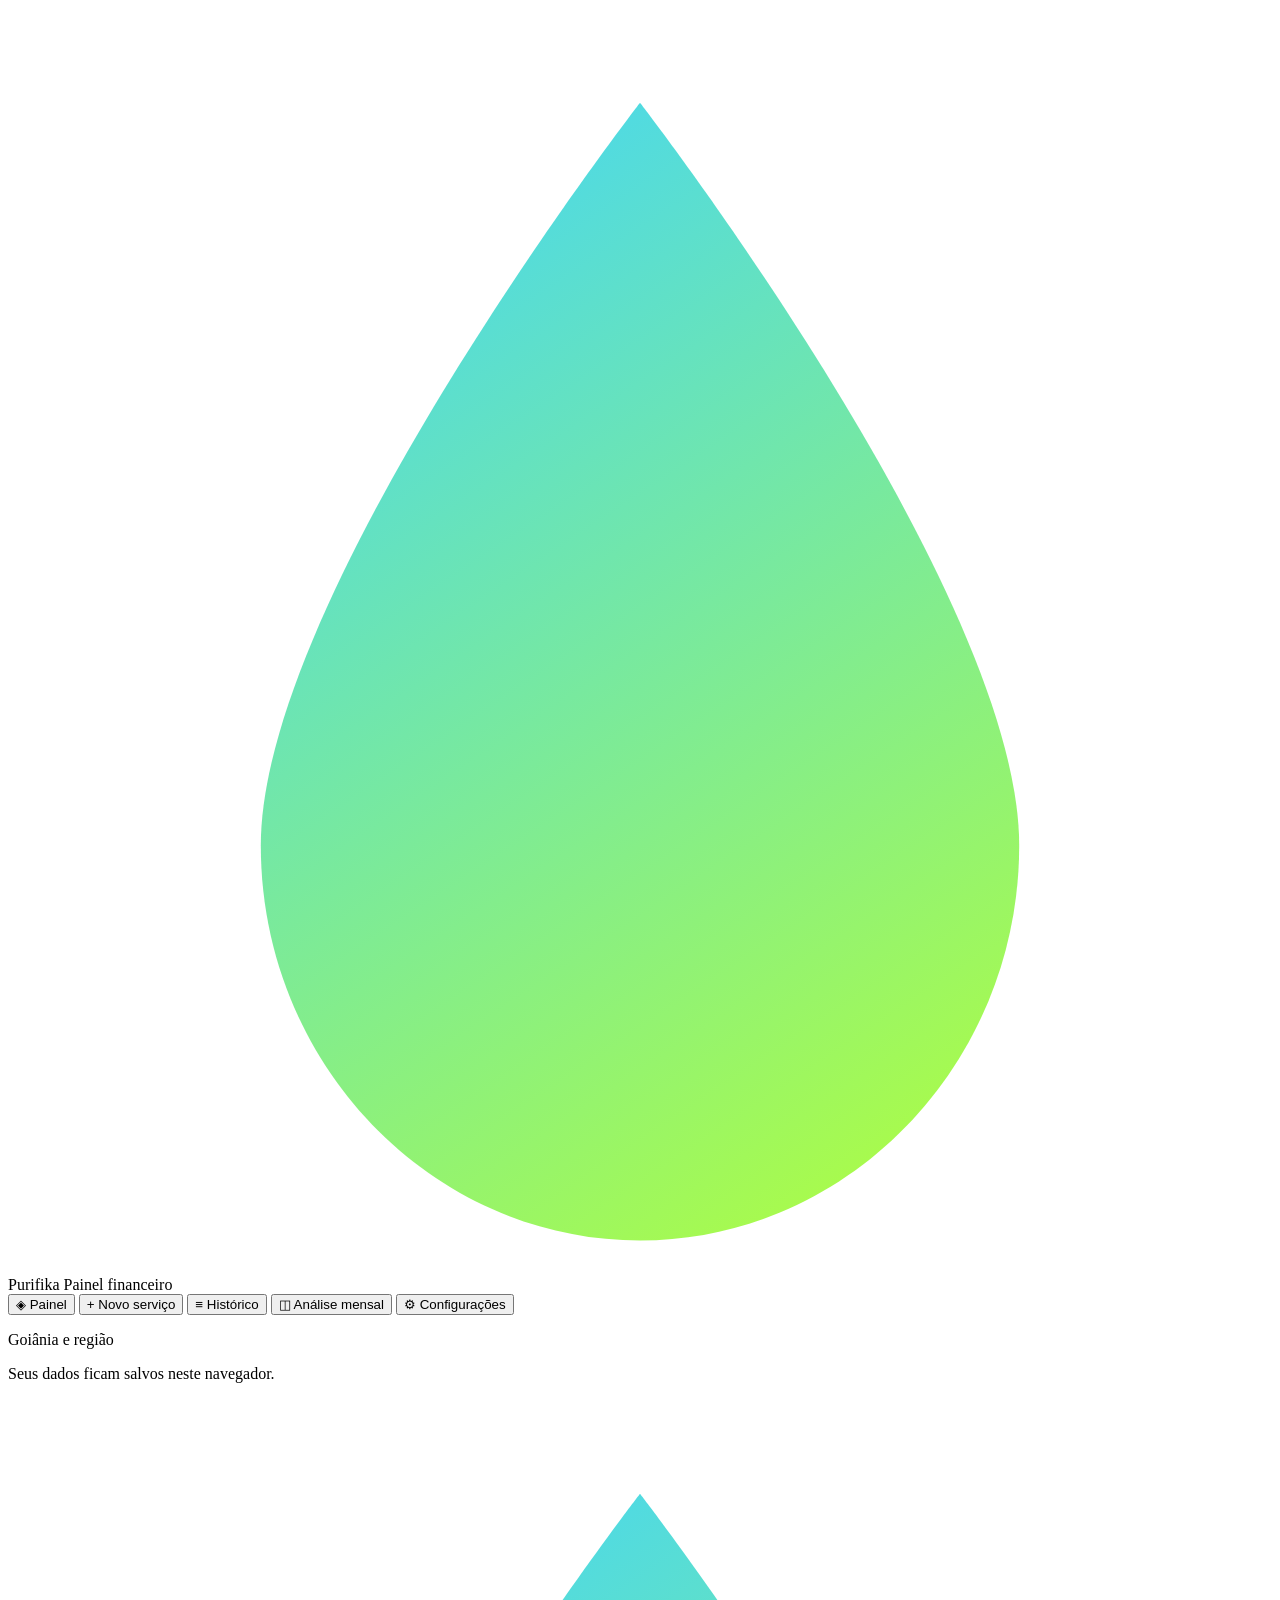
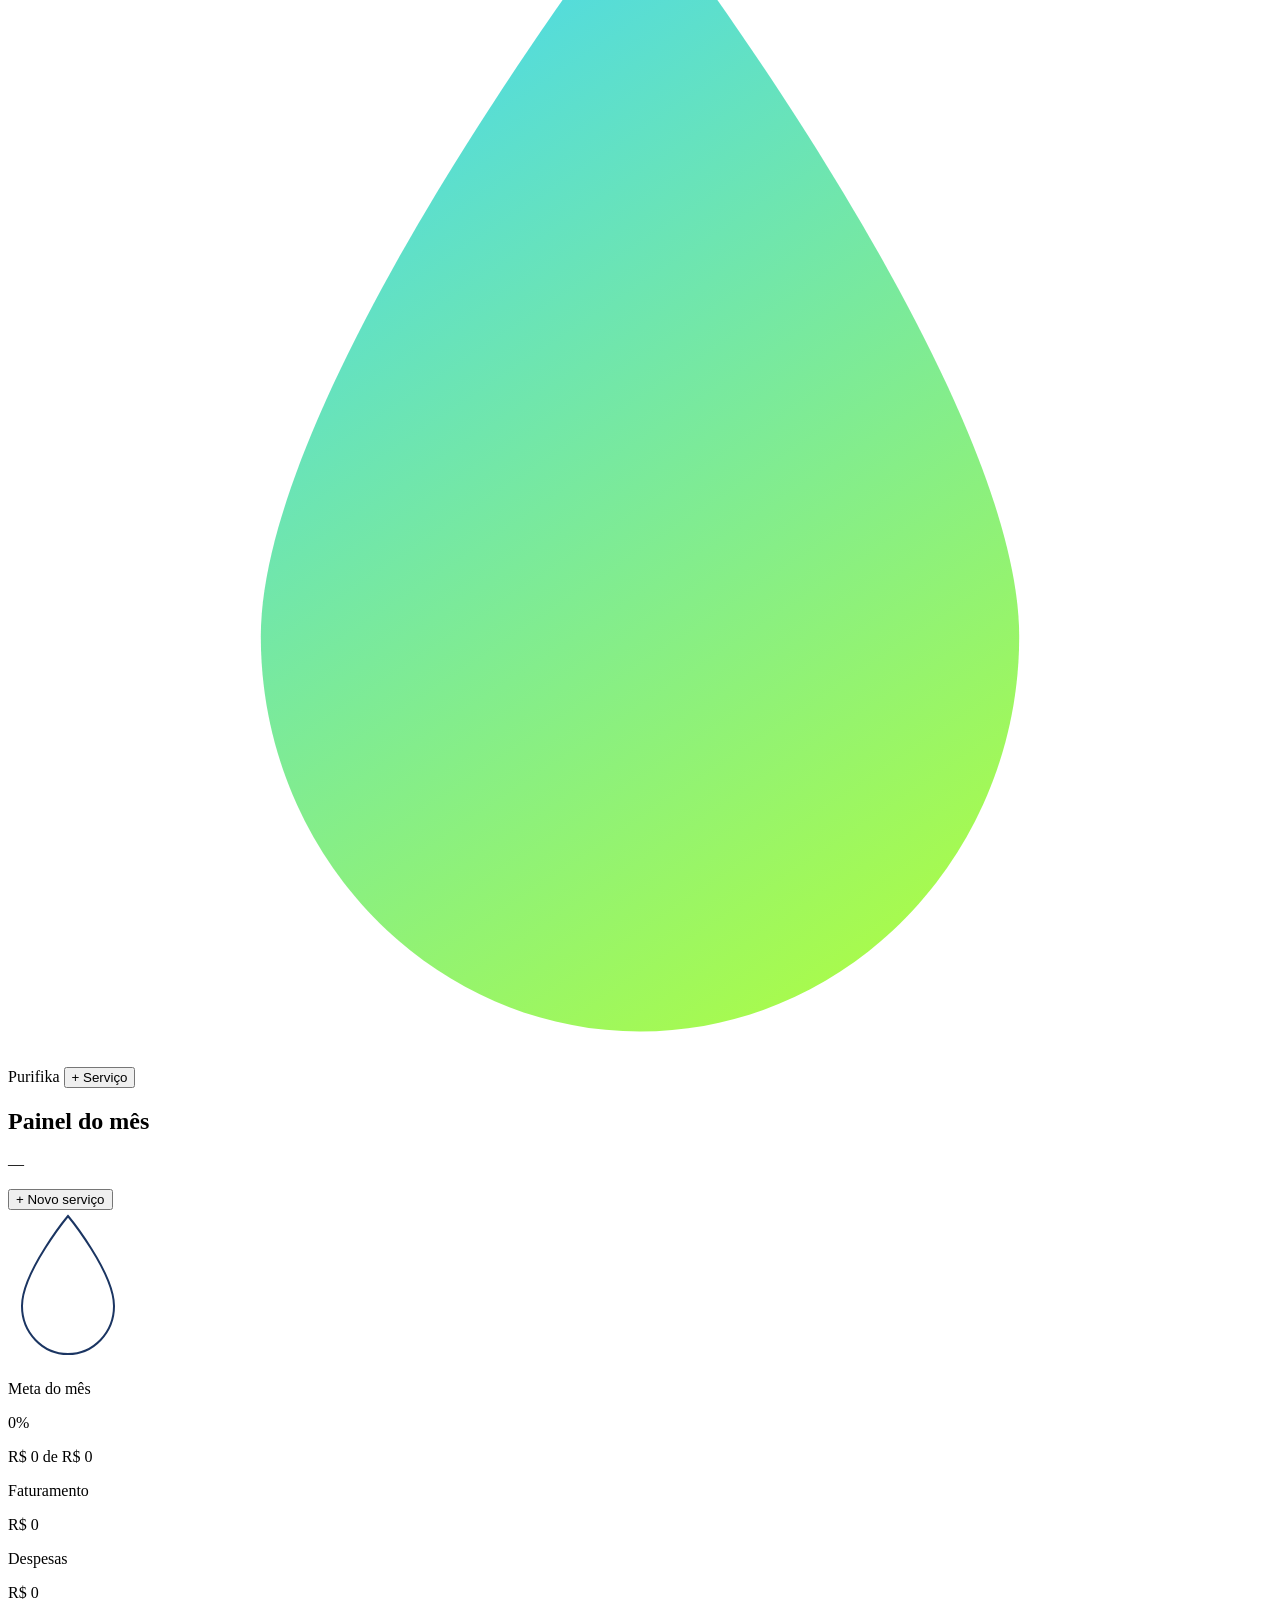
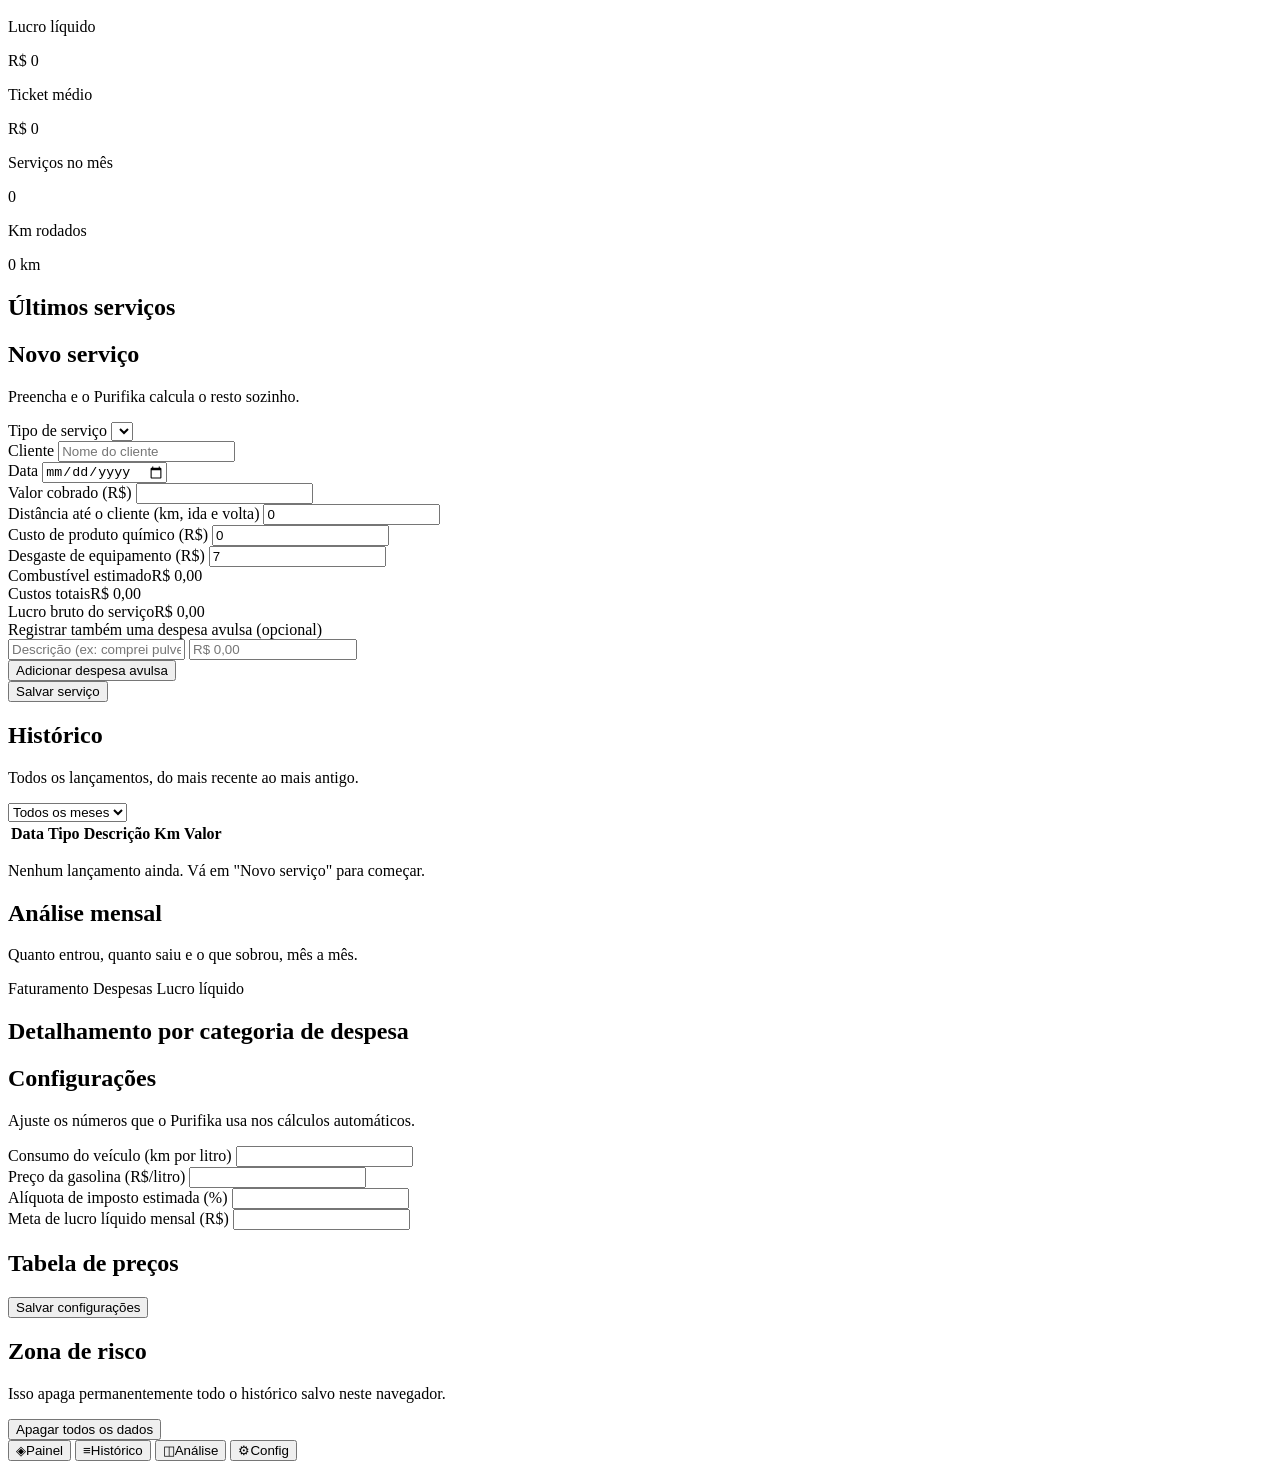
==== index.html @ f5a0abd3 "Add files via upload" ====
<!DOCTYPE html>
<html lang="pt-BR">
<head>
<meta charset="UTF-8">
<meta name="viewport" content="width=device-width, initial-scale=1.0">
<title>Purifika | Painel Financeiro</title>
<link rel="icon" href="data:image/svg+xml,<svg xmlns=%22http://www.w3.org/2000/svg%22 viewBox=%220 0 100 100%22><text y=%22.9em%22 font-size=%2290%22>💧</text></svg>">
<link rel="preconnect" href="https://fonts.googleapis.com">
<link rel="preconnect" href="https://fonts.gstatic.com" crossorigin>
<link href="https://fonts.googleapis.com/css2?family=Sora:wght@400;600;700;800&family=Inter:wght@400;500;600&family=JetBrains+Mono:wght@400;500;600&display=swap" rel="stylesheet">
<link rel="stylesheet" href="styles.css">
</head>
<body>

<div class="app">

  <aside class="sidebar">
    <div class="brand">
      <svg class="brand-drop" viewBox="0 0 40 40" fill="none" xmlns="http://www.w3.org/2000/svg">
        <path d="M20 3C20 3 8 18.5 8 26.5C8 33.4 13.4 39 20 39C26.6 39 32 33.4 32 26.5C32 18.5 20 3 20 3Z" fill="url(#dropGrad)"/>
        <defs>
          <linearGradient id="dropGrad" x1="8" y1="3" x2="32" y2="39" gradientUnits="userSpaceOnUse">
            <stop stop-color="#3FD4FF"/>
            <stop offset="1" stop-color="#B4FF39"/>
          </linearGradient>
        </defs>
      </svg>
      <div class="brand-text">
        <span class="brand-name">Purifika</span>
        <span class="brand-sub">Painel financeiro</span>
      </div>
    </div>

    <nav class="nav">
      <button class="nav-item is-active" data-view="dashboard">
        <span class="nav-icon">◈</span> Painel
      </button>
      <button class="nav-item" data-view="novo">
        <span class="nav-icon">+</span> Novo serviço
      </button>
      <button class="nav-item" data-view="historico">
        <span class="nav-icon">≡</span> Histórico
      </button>
      <button class="nav-item" data-view="analise">
        <span class="nav-icon">◫</span> Análise mensal
      </button>
      <button class="nav-item" data-view="config">
        <span class="nav-icon">⚙</span> Configurações
      </button>
    </nav>

    <div class="sidebar-footer">
      <p>Goiânia e região</p>
      <p class="muted-small">Seus dados ficam salvos neste navegador.</p>
    </div>
  </aside>

  <header class="topbar">
    <svg class="brand-drop-sm" viewBox="0 0 40 40" fill="none" xmlns="http://www.w3.org/2000/svg">
      <path d="M20 3C20 3 8 18.5 8 26.5C8 33.4 13.4 39 20 39C26.6 39 32 33.4 32 26.5C32 18.5 20 3 20 3Z" fill="url(#dropGrad2)"/>
      <defs>
        <linearGradient id="dropGrad2" x1="8" y1="3" x2="32" y2="39" gradientUnits="userSpaceOnUse">
          <stop stop-color="#3FD4FF"/>
          <stop offset="1" stop-color="#B4FF39"/>
        </linearGradient>
      </defs>
    </svg>
    <span class="topbar-title">Purifika</span>
    <button class="topbar-add" data-view="novo">+ Serviço</button>
  </header>

  <main class="content">

    <section class="view is-active" id="view-dashboard">
      <div class="view-head">
        <div>
          <h1>Painel do mês</h1>
          <p class="view-sub" id="dash-month-label">—</p>
        </div>
        <button class="btn-primary" data-view="novo">+ Novo serviço</button>
      </div>

      <div class="dash-grid">

        <div class="goal-card">
          <div class="drop-gauge">
            <svg viewBox="0 0 120 150" width="120" height="150">
              <defs>
                <clipPath id="dropClip">
                  <path d="M60 6C60 6 14 62 14 96C14 122.5 34.5 144 60 144C85.5 144 106 122.5 106 96C106 62 60 6 60 6Z"/>
                </clipPath>
                <linearGradient id="fillGrad" x1="0" y1="1" x2="0" y2="0">
                  <stop offset="0" stop-color="#3FD4FF"/>
                  <stop offset="1" stop-color="#B4FF39"/>
                </linearGradient>
              </defs>
              <path d="M60 6C60 6 14 62 14 96C14 122.5 34.5 144 60 144C85.5 144 106 122.5 106 96C106 62 60 6 60 6Z" fill="none" stroke="#1b3562" stroke-width="2"/>
              <g clip-path="url(#dropClip)">
                <rect id="gauge-fill" x="14" y="144" width="92" height="0" fill="url(#fillGrad)"/>
              </g>
            </svg>
          </div>
          <div class="goal-info">
            <p class="goal-label">Meta do mês</p>
            <p class="goal-value" id="goal-percent">0%</p>
            <p class="goal-detail" id="goal-detail">R$ 0 de R$ 0</p>
          </div>
        </div>

        <div class="stat-cards">
          <div class="stat-card">
            <p class="stat-label">Faturamento</p>
            <p class="stat-value" id="stat-receita">R$ 0</p>
          </div>
          <div class="stat-card">
            <p class="stat-label">Despesas</p>
            <p class="stat-value stat-neg" id="stat-despesa">R$ 0</p>
          </div>
          <div class="stat-card">
            <p class="stat-label">Lucro líquido</p>
            <p class="stat-value stat-pos" id="stat-lucro">R$ 0</p>
          </div>
          <div class="stat-card">
            <p class="stat-label">Ticket médio</p>
            <p class="stat-value" id="stat-ticket">R$ 0</p>
          </div>
          <div class="stat-card">
            <p class="stat-label">Serviços no mês</p>
            <p class="stat-value" id="stat-qtd">0</p>
          </div>
          <div class="stat-card">
            <p class="stat-label">Km rodados</p>
            <p class="stat-value" id="stat-km">0 km</p>
          </div>
        </div>
      </div>

      <div class="recent-block">
        <h2>Últimos serviços</h2>
        <div class="recent-list" id="recent-list"></div>
      </div>
    </section>

    <section class="view" id="view-novo">
      <div class="view-head">
        <div>
          <h1>Novo serviço</h1>
          <p class="view-sub">Preencha e o Purifika calcula o resto sozinho.</p>
        </div>
      </div>

      <form class="form-card" id="service-form">
        <div class="field">
          <label for="f-tipo">Tipo de serviço</label>
          <select id="f-tipo"></select>
        </div>

        <div class="field-row">
          <div class="field">
            <label for="f-cliente">Cliente</label>
            <input type="text" id="f-cliente" placeholder="Nome do cliente">
          </div>
          <div class="field">
            <label for="f-data">Data</label>
            <input type="date" id="f-data">
          </div>
        </div>

        <div class="field-row">
          <div class="field">
            <label for="f-valor">Valor cobrado (R$)</label>
            <input type="number" id="f-valor" step="0.01" min="0" required>
          </div>
          <div class="field">
            <label for="f-km">Distância até o cliente (km, ida e volta)</label>
            <input type="number" id="f-km" step="0.1" min="0" value="0">
          </div>
        </div>

        <div class="field-row">
          <div class="field">
            <label for="f-produto">Custo de produto químico (R$)</label>
            <input type="number" id="f-produto" step="0.01" min="0" value="0">
          </div>
          <div class="field">
            <label for="f-desgaste">Desgaste de equipamento (R$)</label>
            <input type="number" id="f-desgaste" step="0.01" min="0" value="7">
          </div>
        </div>

        <div class="calc-preview" id="calc-preview">
          <div class="calc-row"><span>Combustível estimado</span><span id="calc-gas">R$ 0,00</span></div>
          <div class="calc-row"><span>Custos totais</span><span id="calc-custos">R$ 0,00</span></div>
          <div class="calc-row calc-total"><span>Lucro bruto do serviço</span><span id="calc-lucro">R$ 0,00</span></div>
        </div>

        <div class="field">
          <label for="f-despesa-extra">Registrar também uma despesa avulsa (opcional)</label>
          <div class="field-row">
            <input type="text" id="f-despesa-desc" placeholder="Descrição (ex: comprei pulverizador)">
            <input type="number" id="f-despesa-valor" step="0.01" min="0" placeholder="R$ 0,00" style="max-width:160px">
          </div>
          <button type="button" class="btn-secondary" id="btn-add-despesa">Adicionar despesa avulsa</button>
        </div>

        <button type="submit" class="btn-primary btn-full">Salvar serviço</button>
      </form>
    </section>

    <section class="view" id="view-historico">
      <div class="view-head">
        <div>
          <h1>Histórico</h1>
          <p class="view-sub">Todos os lançamentos, do mais recente ao mais antigo.</p>
        </div>
        <select id="hist-filter">
          <option value="todos">Todos os meses</option>
        </select>
      </div>
      <div class="table-wrap">
        <table class="hist-table">
          <thead>
            <tr>
              <th>Data</th><th>Tipo</th><th>Descrição</th><th>Km</th><th>Valor</th><th></th>
            </tr>
          </thead>
          <tbody id="hist-body"></tbody>
        </table>
        <p class="empty-state" id="hist-empty">Nenhum lançamento ainda. Vá em "Novo serviço" para começar.</p>
      </div>
    </section>

    <section class="view" id="view-analise">
      <div class="view-head">
        <div>
          <h1>Análise mensal</h1>
          <p class="view-sub">Quanto entrou, quanto saiu e o que sobrou, mês a mês.</p>
        </div>
      </div>
      <div class="chart-card">
        <div class="chart-bars" id="monthly-chart"></div>
        <div class="chart-legend">
          <span><i class="dot dot-receita"></i> Faturamento</span>
          <span><i class="dot dot-despesa"></i> Despesas</span>
          <span><i class="dot dot-lucro"></i> Lucro líquido</span>
        </div>
      </div>
      <div class="breakdown-card">
        <h2>Detalhamento por categoria de despesa</h2>
        <div id="expense-breakdown"></div>
      </div>
    </section>

    <section class="view" id="view-config">
      <div class="view-head">
        <div>
          <h1>Configurações</h1>
          <p class="view-sub">Ajuste os números que o Purifika usa nos cálculos automáticos.</p>
        </div>
      </div>
      <div class="form-card">
        <div class="field-row">
          <div class="field">
            <label for="c-consumo">Consumo do veículo (km por litro)</label>
            <input type="number" id="c-consumo" step="0.1" min="1">
          </div>
          <div class="field">
            <label for="c-gasolina">Preço da gasolina (R$/litro)</label>
            <input type="number" id="c-gasolina" step="0.01" min="0">
          </div>
        </div>
        <div class="field-row">
          <div class="field">
            <label for="c-imposto">Alíquota de imposto estimada (%)</label>
            <input type="number" id="c-imposto" step="0.1" min="0">
          </div>
          <div class="field">
            <label for="c-meta">Meta de lucro líquido mensal (R$)</label>
            <input type="number" id="c-meta" step="10" min="0">
          </div>
        </div>
        <h2 class="config-sub">Tabela de preços</h2>
        <div class="price-table" id="price-table"></div>
        <button class="btn-primary" id="btn-save-config">Salvar configurações</button>
      </div>

      <div class="form-card danger-zone">
        <h2 class="config-sub">Zona de risco</h2>
        <p class="muted-small">Isso apaga permanentemente todo o histórico salvo neste navegador.</p>
        <button class="btn-danger" id="btn-clear-data">Apagar todos os dados</button>
      </div>
    </section>

  </main>

  <nav class="mobile-nav">
    <button class="mnav-item is-active" data-view="dashboard"><span>◈</span>Painel</button>
    <button class="mnav-item" data-view="historico"><span>≡</span>Histórico</button>
    <button class="mnav-item" data-view="analise"><span>◫</span>Análise</button>
    <button class="mnav-item" data-view="config"><span>⚙</span>Config</button>
  </nav>
</div>

<div class="toast" id="toast"></div>

<script src="app.js"></script>
</body>
</html>
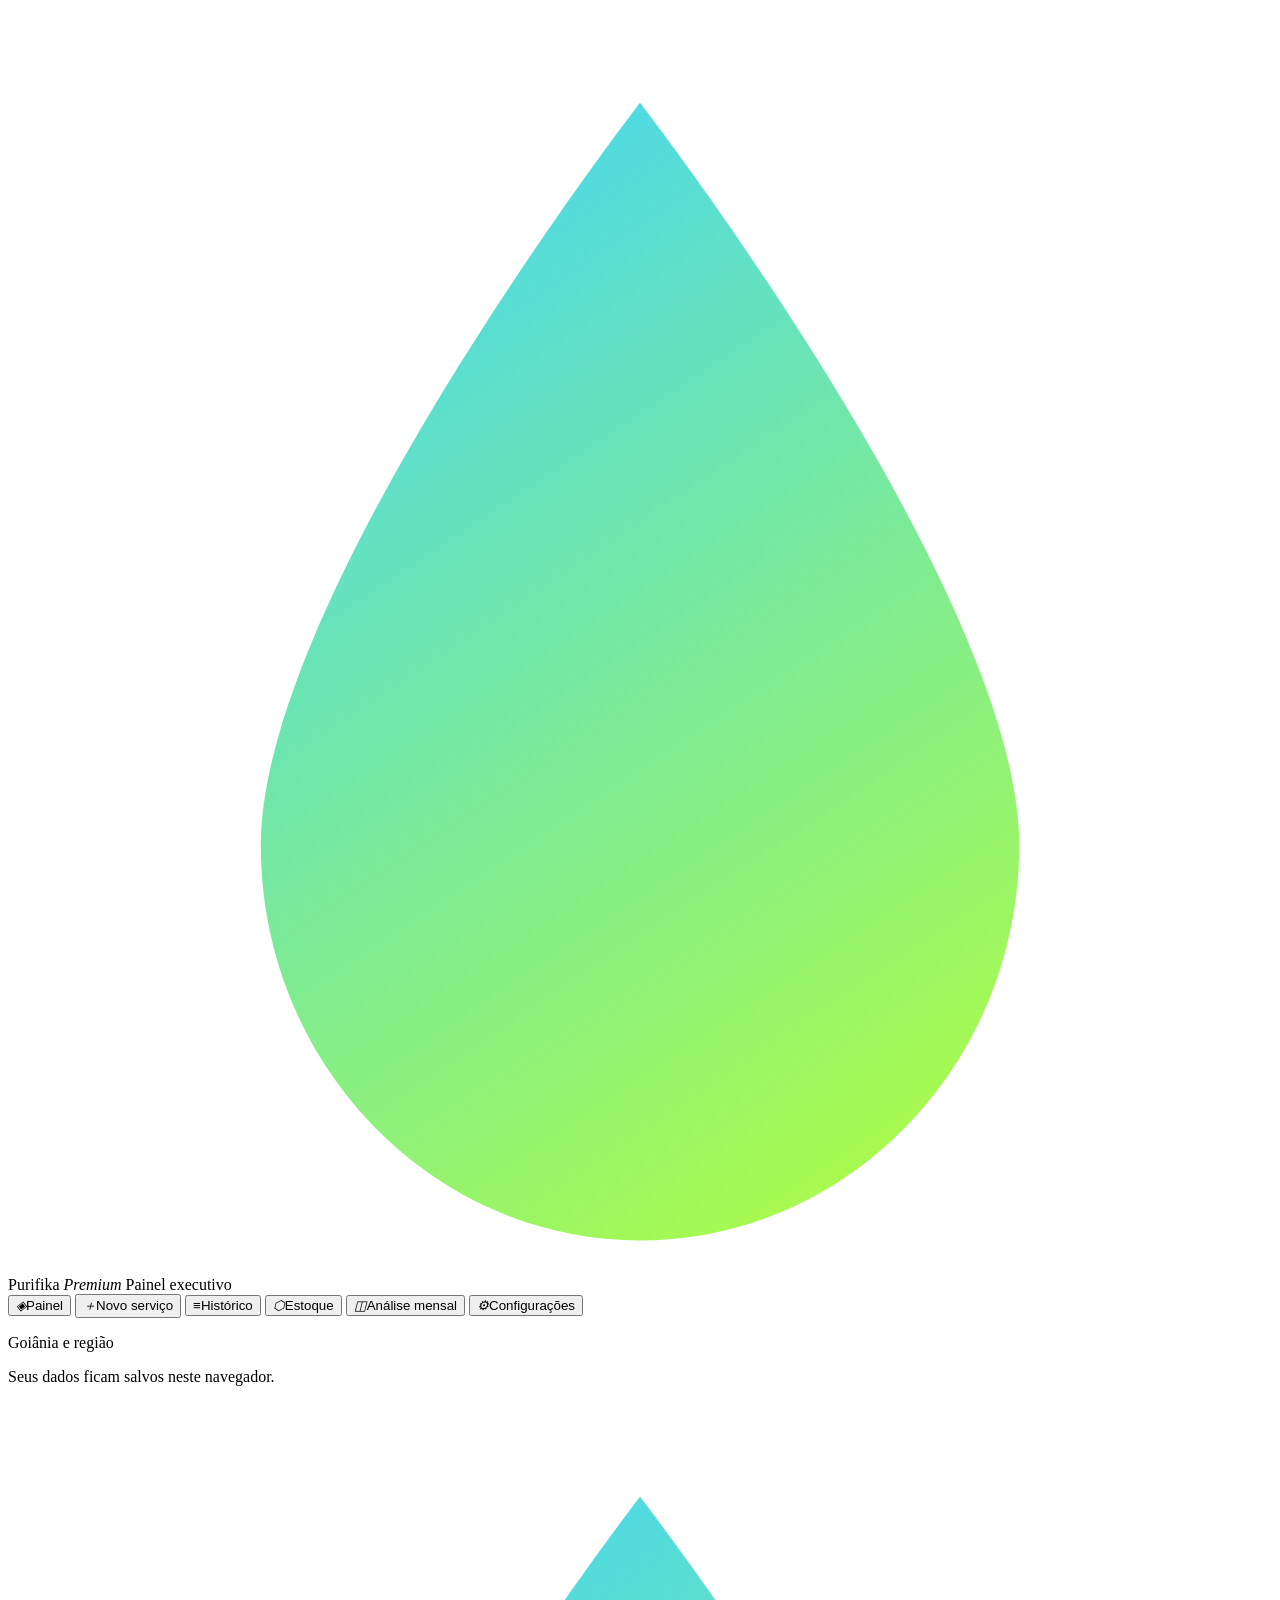
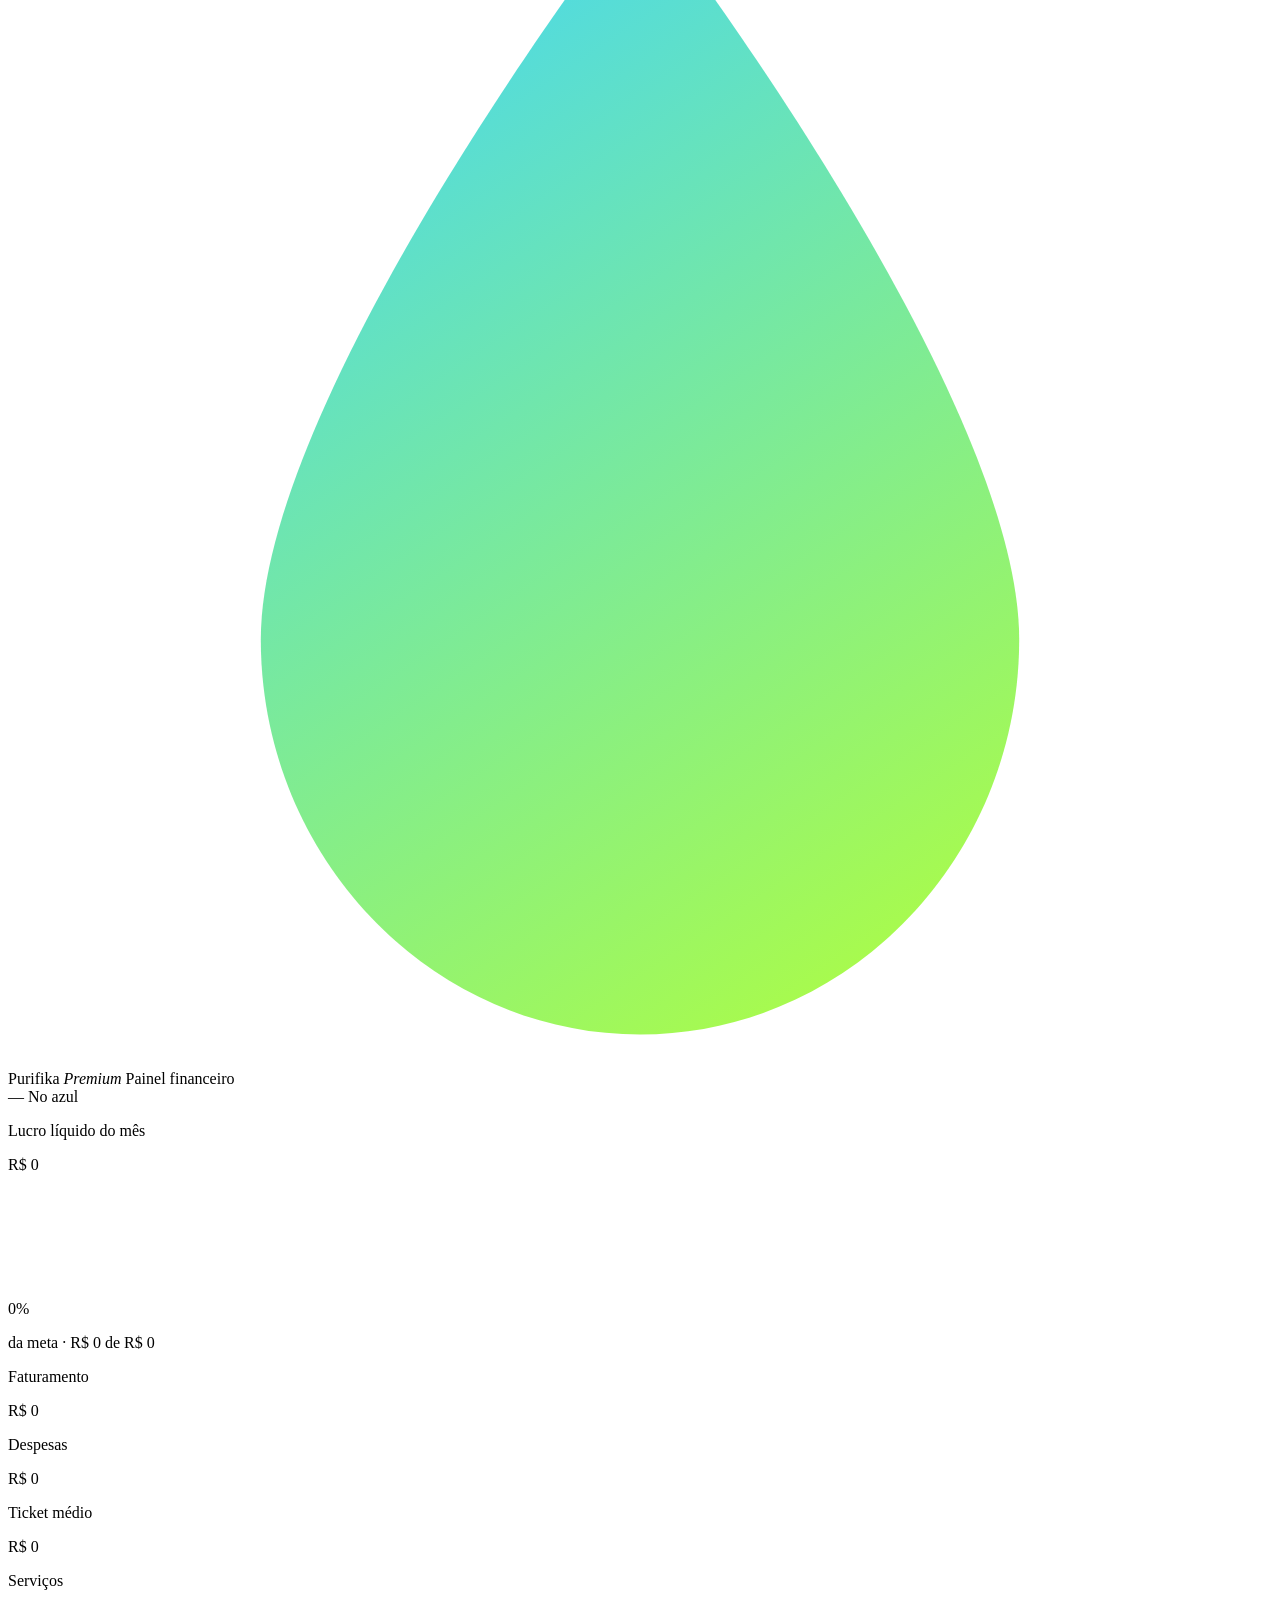
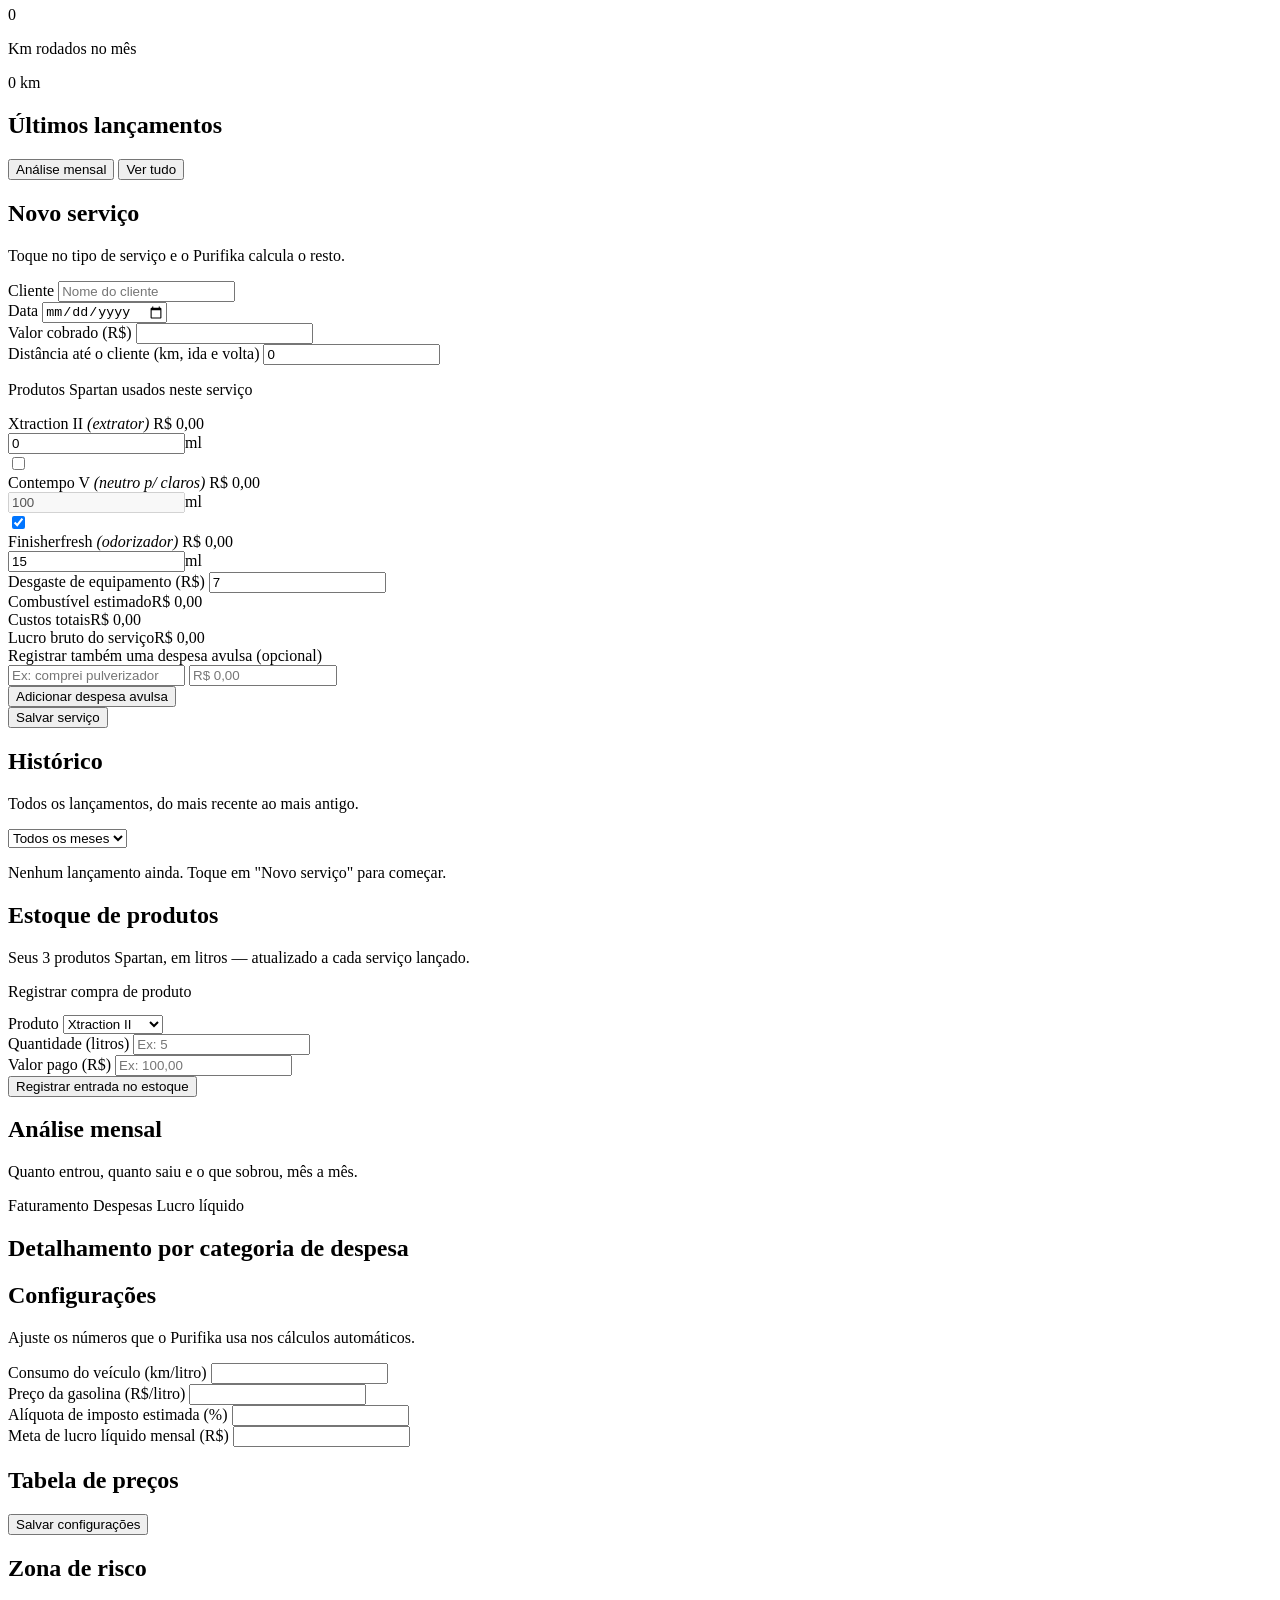
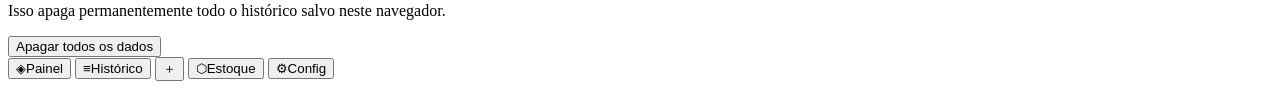
==== commit c80bf77b: "Add files via upload" ====
--- a/index.html
+++ b/index.html
@@ -2,15 +2,17 @@
 <html lang="pt-BR">
 <head>
 <meta charset="UTF-8">
-<meta name="viewport" content="width=device-width, initial-scale=1.0">
-<title>Purifika | Painel Financeiro</title>
+<meta name="viewport" content="width=device-width, initial-scale=1.0, viewport-fit=cover">
+<title>Purifika Premium | Painel Financeiro</title>
 <link rel="icon" href="data:image/svg+xml,<svg xmlns=%22http://www.w3.org/2000/svg%22 viewBox=%220 0 100 100%22><text y=%22.9em%22 font-size=%2290%22>💧</text></svg>">
 <link rel="preconnect" href="https://fonts.googleapis.com">
 <link rel="preconnect" href="https://fonts.gstatic.com" crossorigin>
-<link href="https://fonts.googleapis.com/css2?family=Sora:wght@400;600;700;800&family=Inter:wght@400;500;600&family=JetBrains+Mono:wght@400;500;600&display=swap" rel="stylesheet">
+<link href="https://fonts.googleapis.com/css2?family=Sora:wght@400;600;700;800&family=Inter:wght@400;500;600;700&family=JetBrains+Mono:wght@400;500;600&display=swap" rel="stylesheet">
 <link rel="stylesheet" href="styles.css">
 </head>
 <body>
+
+<div class="bg-mesh" aria-hidden="true"></div>
 
 <div class="app">
 
@@ -26,27 +28,18 @@
         </defs>
       </svg>
       <div class="brand-text">
-        <span class="brand-name">Purifika</span>
-        <span class="brand-sub">Painel financeiro</span>
+        <span class="brand-name">Purifika <em>Premium</em></span>
+        <span class="brand-sub">Painel executivo</span>
       </div>
     </div>
 
     <nav class="nav">
-      <button class="nav-item is-active" data-view="dashboard">
-        <span class="nav-icon">◈</span> Painel
-      </button>
-      <button class="nav-item" data-view="novo">
-        <span class="nav-icon">+</span> Novo serviço
-      </button>
-      <button class="nav-item" data-view="historico">
-        <span class="nav-icon">≡</span> Histórico
-      </button>
-      <button class="nav-item" data-view="analise">
-        <span class="nav-icon">◫</span> Análise mensal
-      </button>
-      <button class="nav-item" data-view="config">
-        <span class="nav-icon">⚙</span> Configurações
-      </button>
+      <button class="nav-item is-active" data-view="dashboard"><i class="nav-ico">◈</i>Painel</button>
+      <button class="nav-item" data-view="novo"><i class="nav-ico">＋</i>Novo serviço</button>
+      <button class="nav-item" data-view="historico"><i class="nav-ico">≡</i>Histórico</button>
+      <button class="nav-item" data-view="estoque"><i class="nav-ico">⬡</i>Estoque</button>
+      <button class="nav-item" data-view="analise"><i class="nav-ico">◫</i>Análise mensal</button>
+      <button class="nav-item" data-view="config"><i class="nav-ico">⚙</i>Configurações</button>
     </nav>
 
     <div class="sidebar-footer">
@@ -65,26 +58,26 @@
         </linearGradient>
       </defs>
     </svg>
-    <span class="topbar-title">Purifika</span>
-    <button class="topbar-add" data-view="novo">+ Serviço</button>
+    <div class="topbar-title-wrap">
+      <span class="topbar-title">Purifika <em>Premium</em></span>
+      <span class="topbar-sub">Painel financeiro</span>
+    </div>
   </header>
 
   <main class="content">
 
     <section class="view is-active" id="view-dashboard">
-      <div class="view-head">
-        <div>
-          <h1>Painel do mês</h1>
-          <p class="view-sub" id="dash-month-label">—</p>
-        </div>
-        <button class="btn-primary" data-view="novo">+ Novo serviço</button>
-      </div>
-
-      <div class="dash-grid">
-
-        <div class="goal-card">
+      <div class="hero-card">
+        <div class="hero-top">
+          <span class="hero-eyebrow" id="dash-month-label">—</span>
+          <span class="hero-pill" id="hero-status-pill">No azul</span>
+        </div>
+        <p class="hero-label">Lucro líquido do mês</p>
+        <p class="hero-value" id="hero-lucro">R$ 0</p>
+
+        <div class="hero-gauge-row">
           <div class="drop-gauge">
-            <svg viewBox="0 0 120 150" width="120" height="150">
+            <svg viewBox="0 0 120 150" width="72" height="90">
               <defs>
                 <clipPath id="dropClip">
                   <path d="M60 6C60 6 14 62 14 96C14 122.5 34.5 144 60 144C85.5 144 106 122.5 106 96C106 62 60 6 60 6Z"/>
@@ -94,66 +87,64 @@
                   <stop offset="1" stop-color="#B4FF39"/>
                 </linearGradient>
               </defs>
-              <path d="M60 6C60 6 14 62 14 96C14 122.5 34.5 144 60 144C85.5 144 106 122.5 106 96C106 62 60 6 60 6Z" fill="none" stroke="#1b3562" stroke-width="2"/>
+              <path d="M60 6C60 6 14 62 14 96C14 122.5 34.5 144 60 144C85.5 144 106 122.5 106 96C106 62 60 6 60 6Z" fill="rgba(255,255,255,.04)" stroke="rgba(255,255,255,.18)" stroke-width="2"/>
               <g clip-path="url(#dropClip)">
                 <rect id="gauge-fill" x="14" y="144" width="92" height="0" fill="url(#fillGrad)"/>
               </g>
             </svg>
           </div>
-          <div class="goal-info">
-            <p class="goal-label">Meta do mês</p>
-            <p class="goal-value" id="goal-percent">0%</p>
-            <p class="goal-detail" id="goal-detail">R$ 0 de R$ 0</p>
-          </div>
-        </div>
-
-        <div class="stat-cards">
-          <div class="stat-card">
-            <p class="stat-label">Faturamento</p>
-            <p class="stat-value" id="stat-receita">R$ 0</p>
-          </div>
-          <div class="stat-card">
-            <p class="stat-label">Despesas</p>
-            <p class="stat-value stat-neg" id="stat-despesa">R$ 0</p>
-          </div>
-          <div class="stat-card">
-            <p class="stat-label">Lucro líquido</p>
-            <p class="stat-value stat-pos" id="stat-lucro">R$ 0</p>
-          </div>
-          <div class="stat-card">
-            <p class="stat-label">Ticket médio</p>
-            <p class="stat-value" id="stat-ticket">R$ 0</p>
-          </div>
-          <div class="stat-card">
-            <p class="stat-label">Serviços no mês</p>
-            <p class="stat-value" id="stat-qtd">0</p>
-          </div>
-          <div class="stat-card">
-            <p class="stat-label">Km rodados</p>
-            <p class="stat-value" id="stat-km">0 km</p>
-          </div>
+          <div class="hero-goal-text">
+            <p class="goal-percent" id="goal-percent">0%</p>
+            <p class="goal-detail">da meta · <span id="goal-detail">R$ 0 de R$ 0</span></p>
+          </div>
+        </div>
+      </div>
+
+      <div class="stat-cards">
+        <div class="stat-card">
+          <p class="stat-label">Faturamento</p>
+          <p class="stat-value" id="stat-receita">R$ 0</p>
+        </div>
+        <div class="stat-card">
+          <p class="stat-label">Despesas</p>
+          <p class="stat-value stat-neg" id="stat-despesa">R$ 0</p>
+        </div>
+        <div class="stat-card">
+          <p class="stat-label">Ticket médio</p>
+          <p class="stat-value" id="stat-ticket">R$ 0</p>
+        </div>
+        <div class="stat-card">
+          <p class="stat-label">Serviços</p>
+          <p class="stat-value" id="stat-qtd">0</p>
+        </div>
+        <div class="stat-card stat-card-wide">
+          <p class="stat-label">Km rodados no mês</p>
+          <p class="stat-value" id="stat-km">0 km</p>
         </div>
       </div>
 
       <div class="recent-block">
-        <h2>Últimos serviços</h2>
+        <div class="recent-head">
+          <h2>Últimos lançamentos</h2>
+          <div class="recent-head-links">
+            <button class="link-btn" data-view="analise">Análise mensal</button>
+            <button class="link-btn" data-view="historico">Ver tudo</button>
+          </div>
+        </div>
         <div class="recent-list" id="recent-list"></div>
       </div>
     </section>
 
     <section class="view" id="view-novo">
       <div class="view-head">
-        <div>
-          <h1>Novo serviço</h1>
-          <p class="view-sub">Preencha e o Purifika calcula o resto sozinho.</p>
-        </div>
-      </div>
+        <h1>Novo serviço</h1>
+        <p class="view-sub">Toque no tipo de serviço e o Purifika calcula o resto.</p>
+      </div>
+
+      <div class="menu-grid" id="service-menu"></div>
 
       <form class="form-card" id="service-form">
-        <div class="field">
-          <label for="f-tipo">Tipo de serviço</label>
-          <select id="f-tipo"></select>
-        </div>
+        <input type="hidden" id="f-tipo">
 
         <div class="field-row">
           <div class="field">
@@ -177,15 +168,43 @@
           </div>
         </div>
 
-        <div class="field-row">
-          <div class="field">
-            <label for="f-produto">Custo de produto químico (R$)</label>
-            <input type="number" id="f-produto" step="0.01" min="0" value="0">
-          </div>
-          <div class="field">
-            <label for="f-desgaste">Desgaste de equipamento (R$)</label>
-            <input type="number" id="f-desgaste" step="0.01" min="0" value="7">
-          </div>
+        <div class="product-usage" id="product-usage">
+          <p class="pu-title">Produtos Spartan usados neste serviço</p>
+
+          <div class="pu-row">
+            <div class="pu-info">
+              <span class="pu-name">Xtraction II <em>(extrator)</em></span>
+              <span class="pu-sub" id="pu-xtraction-cost">R$ 0,00</span>
+            </div>
+            <div class="pu-input"><input type="number" id="f-xtraction-ml" step="5" min="0" value="0"><span>ml</span></div>
+          </div>
+
+          <div class="pu-row">
+            <label class="pu-check">
+              <input type="checkbox" id="f-contempo-on">
+              <div class="pu-info">
+                <span class="pu-name">Contempo V <em>(neutro p/ claros)</em></span>
+                <span class="pu-sub" id="pu-contempo-cost">R$ 0,00</span>
+              </div>
+            </label>
+            <div class="pu-input"><input type="number" id="f-contempo-ml" step="5" min="0" value="100" disabled><span>ml</span></div>
+          </div>
+
+          <div class="pu-row">
+            <label class="pu-check">
+              <input type="checkbox" id="f-refresh-on" checked>
+              <div class="pu-info">
+                <span class="pu-name">Finisherfresh <em>(odorizador)</em></span>
+                <span class="pu-sub" id="pu-refresh-cost">R$ 0,00</span>
+              </div>
+            </label>
+            <div class="pu-input"><input type="number" id="f-refresh-ml" step="5" min="0" value="15"><span>ml</span></div>
+          </div>
+        </div>
+
+        <div class="field">
+          <label for="f-desgaste">Desgaste de equipamento (R$)</label>
+          <input type="number" id="f-desgaste" step="0.01" min="0" value="7">
         </div>
 
         <div class="calc-preview" id="calc-preview">
@@ -195,10 +214,10 @@
         </div>
 
         <div class="field">
-          <label for="f-despesa-extra">Registrar também uma despesa avulsa (opcional)</label>
+          <label for="f-despesa-desc">Registrar também uma despesa avulsa (opcional)</label>
           <div class="field-row">
-            <input type="text" id="f-despesa-desc" placeholder="Descrição (ex: comprei pulverizador)">
-            <input type="number" id="f-despesa-valor" step="0.01" min="0" placeholder="R$ 0,00" style="max-width:160px">
+            <input type="text" id="f-despesa-desc" placeholder="Ex: comprei pulverizador">
+            <input type="number" id="f-despesa-valor" step="0.01" min="0" placeholder="R$ 0,00" style="max-width:140px">
           </div>
           <button type="button" class="btn-secondary" id="btn-add-despesa">Adicionar despesa avulsa</button>
         </div>
@@ -208,7 +227,7 @@
     </section>
 
     <section class="view" id="view-historico">
-      <div class="view-head">
+      <div class="view-head view-head-row">
         <div>
           <h1>Histórico</h1>
           <p class="view-sub">Todos os lançamentos, do mais recente ao mais antigo.</p>
@@ -217,32 +236,53 @@
           <option value="todos">Todos os meses</option>
         </select>
       </div>
-      <div class="table-wrap">
-        <table class="hist-table">
-          <thead>
-            <tr>
-              <th>Data</th><th>Tipo</th><th>Descrição</th><th>Km</th><th>Valor</th><th></th>
-            </tr>
-          </thead>
-          <tbody id="hist-body"></tbody>
-        </table>
-        <p class="empty-state" id="hist-empty">Nenhum lançamento ainda. Vá em "Novo serviço" para começar.</p>
+      <div class="hist-cards" id="hist-cards"></div>
+      <p class="empty-state" id="hist-empty">Nenhum lançamento ainda. Toque em "Novo serviço" para começar.</p>
+    </section>
+
+    <section class="view" id="view-estoque">
+      <div class="view-head">
+        <h1>Estoque de produtos</h1>
+        <p class="view-sub">Seus 3 produtos Spartan, em litros — atualizado a cada serviço lançado.</p>
+      </div>
+
+      <div class="stock-grid" id="stock-grid"></div>
+
+      <div class="form-card">
+        <p class="pu-title" style="margin-bottom:14px">Registrar compra de produto</p>
+        <div class="field-row">
+          <div class="field">
+            <label for="s-produto">Produto</label>
+            <select id="s-produto">
+              <option value="xtraction">Xtraction II</option>
+              <option value="contempo">Contempo V</option>
+              <option value="refresh">Finisherfresh</option>
+            </select>
+          </div>
+          <div class="field">
+            <label for="s-litros">Quantidade (litros)</label>
+            <input type="number" id="s-litros" step="0.1" min="0" placeholder="Ex: 5">
+          </div>
+          <div class="field">
+            <label for="s-valor">Valor pago (R$)</label>
+            <input type="number" id="s-valor" step="0.01" min="0" placeholder="Ex: 100,00">
+          </div>
+        </div>
+        <button type="button" class="btn-primary" id="btn-add-compra">Registrar entrada no estoque</button>
       </div>
     </section>
 
     <section class="view" id="view-analise">
       <div class="view-head">
-        <div>
-          <h1>Análise mensal</h1>
-          <p class="view-sub">Quanto entrou, quanto saiu e o que sobrou, mês a mês.</p>
-        </div>
+        <h1>Análise mensal</h1>
+        <p class="view-sub">Quanto entrou, quanto saiu e o que sobrou, mês a mês.</p>
       </div>
       <div class="chart-card">
         <div class="chart-bars" id="monthly-chart"></div>
         <div class="chart-legend">
-          <span><i class="dot dot-receita"></i> Faturamento</span>
-          <span><i class="dot dot-despesa"></i> Despesas</span>
-          <span><i class="dot dot-lucro"></i> Lucro líquido</span>
+          <span><i class="dot dot-receita"></i>Faturamento</span>
+          <span><i class="dot dot-despesa"></i>Despesas</span>
+          <span><i class="dot dot-lucro"></i>Lucro líquido</span>
         </div>
       </div>
       <div class="breakdown-card">
@@ -253,15 +293,13 @@
 
     <section class="view" id="view-config">
       <div class="view-head">
-        <div>
-          <h1>Configurações</h1>
-          <p class="view-sub">Ajuste os números que o Purifika usa nos cálculos automáticos.</p>
-        </div>
+        <h1>Configurações</h1>
+        <p class="view-sub">Ajuste os números que o Purifika usa nos cálculos automáticos.</p>
       </div>
       <div class="form-card">
         <div class="field-row">
           <div class="field">
-            <label for="c-consumo">Consumo do veículo (km por litro)</label>
+            <label for="c-consumo">Consumo do veículo (km/litro)</label>
             <input type="number" id="c-consumo" step="0.1" min="1">
           </div>
           <div class="field">
@@ -296,7 +334,8 @@
   <nav class="mobile-nav">
     <button class="mnav-item is-active" data-view="dashboard"><span>◈</span>Painel</button>
     <button class="mnav-item" data-view="historico"><span>≡</span>Histórico</button>
-    <button class="mnav-item" data-view="analise"><span>◫</span>Análise</button>
+    <button class="mnav-item mnav-fab" data-view="novo"><span>＋</span></button>
+    <button class="mnav-item" data-view="estoque"><span>⬡</span>Estoque</button>
     <button class="mnav-item" data-view="config"><span>⚙</span>Config</button>
   </nav>
 </div>
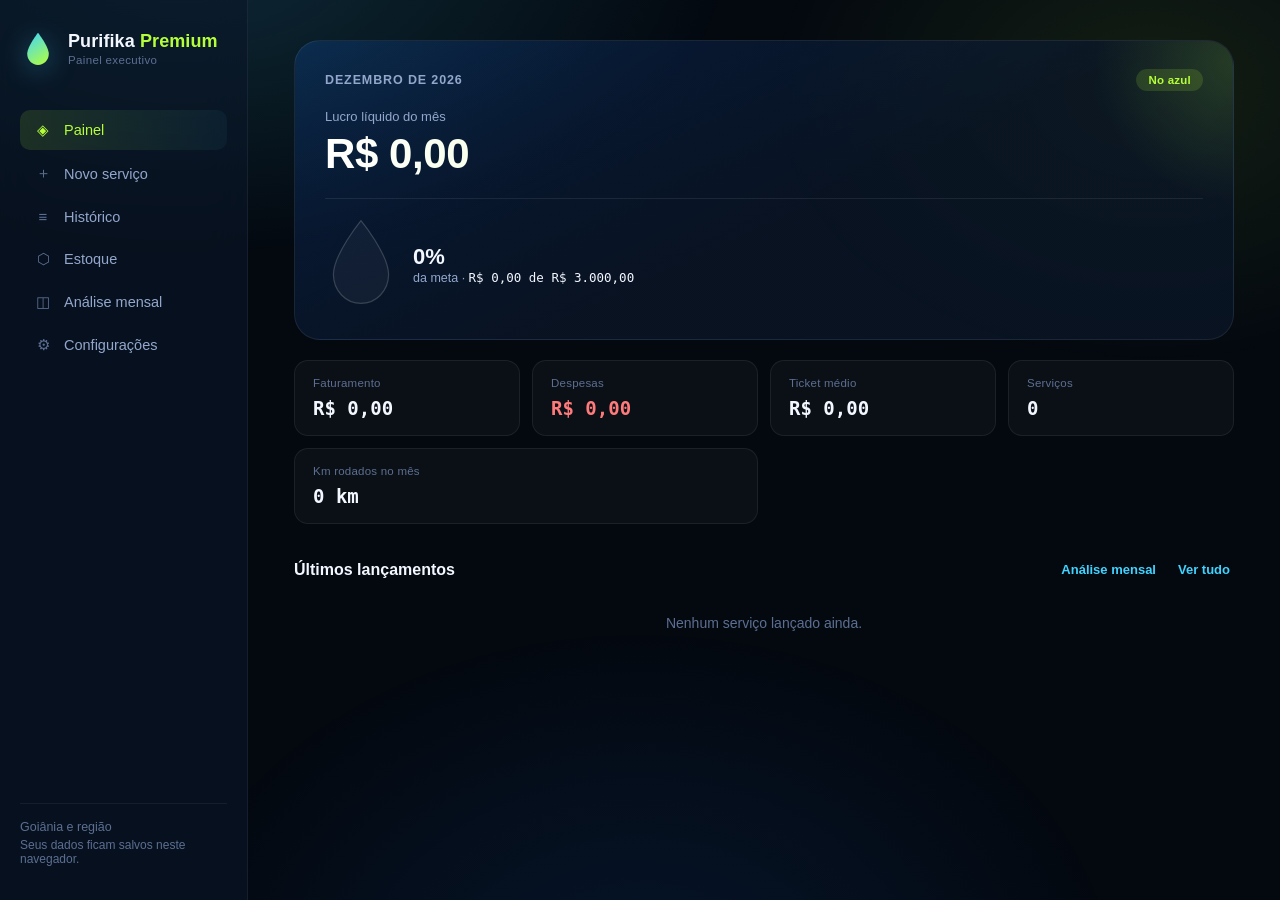
==== commit 2f5eab05: "Add files via upload" ====
--- a/index.html
+++ b/index.html
@@ -8,7 +8,427 @@
 <link rel="preconnect" href="https://fonts.googleapis.com">
 <link rel="preconnect" href="https://fonts.gstatic.com" crossorigin>
 <link href="https://fonts.googleapis.com/css2?family=Sora:wght@400;600;700;800&family=Inter:wght@400;500;600;700&family=JetBrains+Mono:wght@400;500;600&display=swap" rel="stylesheet">
-<link rel="stylesheet" href="styles.css">
+<style>
+/* ---------- Tokens ---------- */
+:root{
+  --navy-975:#040910;
+  --navy-950:#070f1e;
+  --navy-900:#0a1628;
+  --navy-850:#0e1d34;
+  --navy-800:#12253f;
+  --navy-700:#1a3252;
+  --navy-600:#254268;
+  --lime:#b4ff39;
+  --lime-soft:#d4ff8a;
+  --cyan:#3fd4ff;
+  --blue-deep:#1560d6;
+  --text-hi:#f3f7ff;
+  --text-mid:#93a7cc;
+  --text-low:#5c6f92;
+  --danger:#ff7a7a;
+  --danger-dim:#2a1620;
+  --radius-xl:26px;
+  --radius-lg:20px;
+  --radius-md:14px;
+  --radius-sm:10px;
+  --font-display:'Sora',sans-serif;
+  --font-body:'Inter',sans-serif;
+  --font-mono:'JetBrains Mono',monospace;
+  --ease:cubic-bezier(.22,1,.36,1);
+}
+
+*{box-sizing:border-box;}
+html,body{margin:0;padding:0;}
+body{
+  background:var(--navy-975);
+  color:var(--text-hi);
+  font-family:var(--font-body);
+  -webkit-font-smoothing:antialiased;
+  position:relative;
+  min-height:100vh;
+}
+h1,h2{font-family:var(--font-display);margin:0;}
+p{margin:0;}
+button{font-family:var(--font-body);cursor:pointer;}
+input,select{font-family:var(--font-mono);}
+em{font-style:normal;}
+
+/* ---------- Background mesh ---------- */
+.bg-mesh{
+  position:fixed;inset:0;z-index:0;pointer-events:none;
+  background:
+    radial-gradient(ellipse 900px 500px at 15% -5%, rgba(63,212,255,.16), transparent 60%),
+    radial-gradient(ellipse 700px 500px at 90% 10%, rgba(180,255,57,.09), transparent 55%),
+    radial-gradient(ellipse 800px 600px at 50% 110%, rgba(21,96,214,.14), transparent 60%);
+}
+
+/* ---------- App shell ---------- */
+.app{position:relative;z-index:1;display:grid;grid-template-columns:248px 1fr;min-height:100vh;}
+.topbar{display:none;}
+
+.sidebar{
+  background:rgba(10,22,40,.6);
+  backdrop-filter:blur(20px);
+  border-right:1px solid rgba(255,255,255,.06);
+  padding:30px 20px;display:flex;flex-direction:column;
+  position:sticky;top:0;height:100vh;
+}
+.brand{display:flex;align-items:center;gap:12px;margin-bottom:44px;}
+.brand-drop{width:36px;height:36px;flex:none;filter:drop-shadow(0 4px 14px rgba(63,212,255,.35));}
+.brand-name{display:block;font-family:var(--font-display);font-weight:700;font-size:18px;letter-spacing:.1px;}
+.brand-name em{color:var(--lime);font-weight:800;}
+.brand-sub{display:block;font-size:11.5px;color:var(--text-low);margin-top:2px;letter-spacing:.03em;}
+
+.nav{display:flex;flex-direction:column;gap:3px;flex:1;}
+.nav-item{
+  display:flex;align-items:center;gap:12px;
+  background:none;border:none;color:var(--text-mid);
+  font-size:14.5px;font-weight:500;
+  padding:11px 14px;border-radius:var(--radius-sm);
+  text-align:left;transition:background .18s var(--ease),color .18s var(--ease);
+}
+.nav-ico{font-size:15px;width:18px;text-align:center;color:var(--text-low);font-style:normal;}
+.nav-item:hover{background:rgba(255,255,255,.04);color:var(--text-hi);}
+.nav-item.is-active{background:linear-gradient(90deg, rgba(180,255,57,.12), rgba(63,212,255,.05));color:var(--lime);}
+.nav-item.is-active .nav-ico{color:var(--lime);}
+
+.sidebar-footer{border-top:1px solid rgba(255,255,255,.06);padding-top:16px;font-size:12.5px;color:var(--text-low);}
+.sidebar-footer p{margin-bottom:4px;}
+.muted-small{color:var(--text-low);font-size:12px;}
+
+/* ---------- Content ---------- */
+.content{padding:40px 46px 90px;max-width:1040px;position:relative;z-index:1;}
+.view{display:none;animation:viewIn .38s var(--ease);}
+.view.is-active{display:block;}
+@keyframes viewIn{
+  from{opacity:0;transform:translateY(10px);}
+  to{opacity:1;transform:translateY(0);}
+}
+
+.view-head{margin-bottom:26px;}
+.view-head-row{display:flex;justify-content:space-between;align-items:flex-end;gap:16px;flex-wrap:wrap;}
+.view-head h1{font-size:25px;font-weight:700;}
+.view-sub{color:var(--text-mid);font-size:14px;margin-top:6px;}
+
+.btn-primary{
+  background:linear-gradient(135deg, var(--lime), var(--lime-soft));
+  color:#0d1a08;border:none;font-weight:700;font-size:14px;
+  padding:13px 22px;border-radius:999px;
+  box-shadow:0 8px 24px -8px rgba(180,255,57,.45);
+  transition:transform .15s var(--ease), box-shadow .15s var(--ease);
+}
+.btn-primary:hover{transform:translateY(-1px);box-shadow:0 10px 28px -6px rgba(180,255,57,.55);}
+.btn-primary:active{transform:scale(.97) translateY(0);}
+.btn-full{width:100%;padding:15px;font-size:15px;}
+
+.btn-secondary{
+  background:rgba(255,255,255,.04);color:var(--text-hi);border:1px solid var(--navy-600);
+  font-size:13px;font-weight:500;padding:10px 16px;border-radius:999px;margin-top:8px;
+  transition:border-color .15s;
+}
+.btn-secondary:hover{border-color:var(--cyan);}
+
+.btn-danger{
+  background:var(--danger-dim);color:var(--danger);border:1px solid #4a2530;
+  font-size:13.5px;font-weight:600;padding:11px 18px;border-radius:999px;margin-top:10px;
+}
+
+.link-btn{background:none;border:none;color:var(--cyan);font-size:13px;font-weight:600;padding:4px;}
+.link-btn:hover{text-decoration:underline;}
+
+/* ---------- Hero (dashboard) ---------- */
+.hero-card{
+  background:linear-gradient(155deg, rgba(21,96,214,.22), rgba(10,22,40,.75) 55%);
+  border:1px solid rgba(255,255,255,.08);
+  border-radius:var(--radius-xl);
+  padding:28px 30px;margin-bottom:20px;
+  position:relative;overflow:hidden;
+  animation:cardRise .5s var(--ease) backwards;
+}
+.hero-card::after{
+  content:'';position:absolute;top:-40%;right:-15%;width:280px;height:280px;
+  background:radial-gradient(circle, rgba(180,255,57,.16), transparent 70%);
+  pointer-events:none;
+}
+.hero-top{display:flex;justify-content:space-between;align-items:center;margin-bottom:18px;}
+.hero-eyebrow{font-size:12.5px;color:var(--text-mid);text-transform:uppercase;letter-spacing:.07em;font-weight:600;}
+.hero-pill{
+  background:rgba(180,255,57,.14);color:var(--lime);font-size:11.5px;font-weight:700;
+  padding:5px 12px;border-radius:999px;letter-spacing:.02em;
+}
+.hero-pill.is-neg{background:rgba(255,122,122,.14);color:var(--danger);}
+.hero-label{font-size:13px;color:var(--text-mid);margin-bottom:6px;}
+.hero-value{font-family:var(--font-display);font-size:42px;font-weight:800;letter-spacing:-.01em;
+  background:linear-gradient(90deg,#fff,var(--lime-soft));-webkit-background-clip:text;background-clip:text;color:transparent;
+}
+.hero-gauge-row{display:flex;align-items:center;gap:16px;margin-top:20px;padding-top:18px;border-top:1px solid rgba(255,255,255,.08);}
+#gauge-fill{transition:y .9s var(--ease), height .9s var(--ease);}
+.goal-percent{font-family:var(--font-display);font-size:22px;font-weight:700;color:var(--text-hi);}
+.goal-detail{font-size:12.5px;color:var(--text-mid);}
+.goal-detail span{font-family:var(--font-mono);color:var(--text-hi);}
+
+@keyframes cardRise{from{opacity:0;transform:translateY(14px);}to{opacity:1;transform:translateY(0);}}
+
+/* ---------- Stat cards ---------- */
+.stat-cards{display:grid;grid-template-columns:repeat(4,1fr);gap:12px;margin-bottom:34px;}
+.stat-card{
+  background:rgba(255,255,255,.03);border:1px solid rgba(255,255,255,.07);
+  border-radius:var(--radius-md);padding:16px 18px;
+  transition:transform .18s var(--ease), border-color .18s var(--ease);
+  animation:cardRise .5s var(--ease) backwards;
+}
+.stat-card:hover{transform:translateY(-2px);border-color:rgba(63,212,255,.3);}
+.stat-card-wide{grid-column:span 2;}
+.stat-label{font-size:11.5px;color:var(--text-low);margin-bottom:8px;letter-spacing:.02em;}
+.stat-value{font-family:var(--font-mono);font-size:19px;font-weight:600;}
+.stat-neg{color:var(--danger);}
+
+/* ---------- Recent ---------- */
+.recent-head{display:flex;justify-content:space-between;align-items:center;margin-bottom:14px;}
+.recent-head-links{display:flex;gap:14px;}
+.recent-block h2{font-size:16px;font-weight:600;}
+.recent-list{display:flex;flex-direction:column;gap:8px;}
+.recent-row{
+  display:flex;justify-content:space-between;align-items:center;
+  background:rgba(255,255,255,.03);border:1px solid rgba(255,255,255,.06);
+  border-radius:var(--radius-sm);padding:13px 16px;font-size:13.5px;
+  transition:border-color .15s;
+}
+.recent-row:hover{border-color:rgba(255,255,255,.16);}
+.recent-row .r-desc{color:var(--text-hi);font-weight:500;}
+.recent-row .r-date{color:var(--text-low);font-size:12px;margin-left:8px;}
+.recent-row .r-val{font-family:var(--font-mono);font-weight:600;}
+.recent-row .r-val.pos{color:var(--lime);}
+.recent-row .r-val.neg{color:var(--danger);}
+
+/* ---------- Service menu (cardápio) ---------- */
+.menu-grid{display:grid;grid-template-columns:repeat(auto-fill,minmax(150px,1fr));gap:12px;margin-bottom:24px;}
+.menu-item{
+  background:rgba(255,255,255,.03);border:1.5px solid rgba(255,255,255,.07);
+  border-radius:var(--radius-md);padding:16px 14px;text-align:left;
+  display:flex;flex-direction:column;gap:10px;
+  transition:transform .15s var(--ease), border-color .15s var(--ease), background .15s var(--ease);
+}
+.menu-item:hover{transform:translateY(-2px);border-color:rgba(63,212,255,.35);}
+.menu-item.is-selected{
+  border-color:var(--lime);
+  background:linear-gradient(155deg, rgba(180,255,57,.1), rgba(255,255,255,.02));
+  box-shadow:0 8px 22px -10px rgba(180,255,57,.35);
+}
+.menu-icon{width:34px;height:34px;color:var(--cyan);}
+.menu-item.is-selected .menu-icon{color:var(--lime);}
+.menu-label{font-size:13.5px;font-weight:600;color:var(--text-hi);line-height:1.25;}
+.menu-price{font-family:var(--font-mono);font-size:13px;color:var(--text-mid);}
+.menu-item.is-selected .menu-price{color:var(--lime-soft);}
+
+/* ---------- Forms ---------- */
+.form-card{
+  background:rgba(255,255,255,.03);border:1px solid rgba(255,255,255,.07);
+  border-radius:var(--radius-xl);padding:26px;max-width:640px;
+  display:flex;flex-direction:column;gap:18px;
+}
+.field{display:flex;flex-direction:column;gap:6px;flex:1;}
+.field-row{display:flex;gap:16px;}
+label{font-size:12.5px;color:var(--text-mid);font-family:var(--font-body);}
+input,select{
+  background:var(--navy-850);border:1px solid var(--navy-600);color:var(--text-hi);
+  border-radius:var(--radius-sm);padding:11px 12px;font-size:14px;width:100%;
+  transition:border-color .15s;
+}
+input:focus,select:focus{outline:none;border-color:var(--cyan);}
+select{font-family:var(--font-body);}
+input:disabled{opacity:.4;}
+
+.calc-preview{
+  background:linear-gradient(155deg, rgba(63,212,255,.08), rgba(255,255,255,.02));
+  border:1px solid rgba(255,255,255,.08);
+  border-radius:var(--radius-md);padding:16px 18px;
+  display:flex;flex-direction:column;gap:8px;font-size:13.5px;
+}
+.calc-row{display:flex;justify-content:space-between;color:var(--text-mid);font-family:var(--font-mono);}
+.calc-total{color:var(--lime);font-weight:700;font-size:16px;border-top:1px solid rgba(255,255,255,.1);padding-top:10px;margin-top:2px;}
+
+/* Product usage block */
+.product-usage{
+  background:rgba(255,255,255,.025);border:1px solid rgba(255,255,255,.07);
+  border-radius:var(--radius-md);padding:16px 18px;display:flex;flex-direction:column;gap:14px;
+}
+.pu-title{font-size:12.5px;color:var(--text-low);text-transform:uppercase;letter-spacing:.05em;font-weight:600;}
+.pu-row{display:flex;justify-content:space-between;align-items:center;gap:12px;}
+.pu-check{display:flex;align-items:center;gap:10px;cursor:pointer;flex:1;}
+.pu-check input[type=checkbox]{width:16px;height:16px;accent-color:var(--lime);flex:none;}
+.pu-info{display:flex;flex-direction:column;gap:2px;flex:1;}
+.pu-name{font-size:13.5px;color:var(--text-hi);font-weight:500;font-family:var(--font-body);}
+.pu-name em{color:var(--text-low);font-size:12px;}
+.pu-sub{font-size:12px;color:var(--cyan);font-family:var(--font-mono);}
+.pu-input{display:flex;align-items:center;gap:6px;flex:none;}
+.pu-input input{width:70px;text-align:right;padding:8px 10px;}
+.pu-input span{font-size:12px;color:var(--text-low);}
+
+/* ---------- History cards ---------- */
+.hist-cards{display:flex;flex-direction:column;gap:8px;}
+.hist-card{
+  display:flex;justify-content:space-between;align-items:center;gap:12px;
+  background:rgba(255,255,255,.03);border:1px solid rgba(255,255,255,.06);
+  border-radius:var(--radius-md);padding:14px 16px;
+  transition:border-color .15s;
+}
+.hist-card:hover{border-color:rgba(255,255,255,.16);}
+.hist-left{display:flex;align-items:center;gap:12px;min-width:0;}
+.hist-tag{width:8px;height:8px;border-radius:50%;flex:none;}
+.hist-tag.receita{background:var(--lime);}
+.hist-tag.despesa{background:var(--danger);}
+.hist-text{min-width:0;}
+.hist-desc{font-size:13.5px;color:var(--text-hi);font-weight:500;white-space:nowrap;overflow:hidden;text-overflow:ellipsis;}
+.hist-meta{font-size:11.5px;color:var(--text-low);margin-top:2px;}
+.hist-right{display:flex;align-items:center;gap:10px;flex:none;}
+.hist-val{font-family:var(--font-mono);font-weight:600;font-size:14px;}
+.hist-val.pos{color:var(--lime);}
+.hist-val.neg{color:var(--danger);}
+.row-del{background:none;border:none;color:var(--text-low);font-size:14px;padding:4px;}
+.row-del:hover{color:var(--danger);}
+.empty-state{padding:40px 20px;text-align:center;color:var(--text-low);font-size:14px;}
+
+/* ---------- Stock (estoque) ---------- */
+.stock-grid{display:grid;grid-template-columns:repeat(auto-fit,minmax(230px,1fr));gap:14px;margin-bottom:24px;}
+.stock-card{
+  background:rgba(255,255,255,.03);border:1px solid rgba(255,255,255,.07);
+  border-radius:var(--radius-lg);padding:20px;
+  display:flex;flex-direction:column;gap:12px;
+}
+.stock-head{display:flex;justify-content:space-between;align-items:flex-start;}
+.stock-name{font-family:var(--font-display);font-weight:700;font-size:15px;}
+.stock-name em{display:block;color:var(--text-low);font-size:11.5px;font-weight:400;margin-top:2px;}
+.stock-pill{font-size:10.5px;font-weight:700;padding:4px 10px;border-radius:999px;white-space:nowrap;}
+.stock-pill.ok{background:rgba(180,255,57,.14);color:var(--lime);}
+.stock-pill.low{background:rgba(255,196,64,.14);color:#ffc440;}
+.stock-pill.empty{background:rgba(255,122,122,.14);color:var(--danger);}
+.stock-bar-wrap{background:var(--navy-850);border-radius:8px;height:8px;overflow:hidden;}
+.stock-bar{height:100%;border-radius:8px;transition:width .5s var(--ease);}
+.stock-liters{font-family:var(--font-mono);font-size:22px;font-weight:700;}
+.stock-liters span{font-size:13px;color:var(--text-low);font-weight:400;}
+.stock-foot{display:flex;justify-content:space-between;font-size:11.5px;color:var(--text-low);}
+.stock-foot b{color:var(--text-mid);font-family:var(--font-mono);font-weight:500;}
+
+/* ---------- Analysis ---------- */
+.chart-card{
+  background:rgba(255,255,255,.03);border:1px solid rgba(255,255,255,.07);
+  border-radius:var(--radius-xl);padding:26px;margin-bottom:22px;
+}
+.chart-bars{display:flex;align-items:flex-end;gap:20px;height:220px;overflow-x:auto;padding-bottom:4px;}
+.chart-month{display:flex;flex-direction:column;align-items:center;gap:8px;min-width:56px;}
+.chart-month-bars{display:flex;align-items:flex-end;gap:3px;height:170px;}
+.chart-month-bars .bar{width:12px;border-radius:5px 5px 0 0;transition:height .6s var(--ease);}
+.bar-receita{background:linear-gradient(180deg,var(--lime-soft),var(--lime));}
+.bar-despesa{background:var(--danger);opacity:.75;}
+.bar-lucro{background:linear-gradient(180deg,#7ee8ff,var(--cyan));}
+.chart-month-label{font-size:11px;color:var(--text-low);}
+.chart-legend{display:flex;gap:20px;margin-top:18px;font-size:12.5px;color:var(--text-mid);}
+.dot{display:inline-block;width:8px;height:8px;border-radius:50%;margin-right:6px;}
+.dot-receita{background:var(--lime);}
+.dot-despesa{background:var(--danger);}
+.dot-lucro{background:var(--cyan);}
+
+.breakdown-card{background:rgba(255,255,255,.03);border:1px solid rgba(255,255,255,.07);border-radius:var(--radius-xl);padding:26px;}
+.breakdown-card h2{font-size:15px;margin-bottom:16px;}
+.bd-row{display:flex;align-items:center;gap:12px;margin-bottom:12px;font-size:13px;}
+.bd-label{width:130px;color:var(--text-mid);flex:none;}
+.bd-bar-wrap{flex:1;background:var(--navy-850);border-radius:6px;height:9px;overflow:hidden;}
+.bd-bar{height:100%;background:linear-gradient(90deg,var(--cyan),var(--blue-deep));border-radius:6px;transition:width .6s var(--ease);}
+.bd-val{width:84px;text-align:right;font-family:var(--font-mono);color:var(--text-hi);flex:none;}
+
+/* ---------- Config ---------- */
+.config-sub{font-size:15px;margin:6px 0 4px;}
+.price-table{display:flex;flex-direction:column;gap:10px;}
+.price-row{display:flex;align-items:center;justify-content:space-between;gap:12px;}
+.price-row span{font-size:13.5px;color:var(--text-mid);}
+.price-row input{width:100px;}
+.danger-zone{margin-top:20px;border-color:rgba(255,122,122,.2);}
+
+/* ---------- Receipt (resumo pós-salvar) ---------- */
+.receipt-card{
+  display:none;max-width:640px;margin-top:18px;
+  background:linear-gradient(155deg, rgba(180,255,57,.1), rgba(255,255,255,.02));
+  border:1px solid rgba(180,255,57,.3);border-radius:var(--radius-xl);padding:24px 26px;
+  animation:cardRise .4s var(--ease);
+}
+.receipt-card.show{display:block;}
+.receipt-head{display:flex;align-items:center;gap:12px;margin-bottom:18px;}
+.receipt-check{
+  width:34px;height:34px;border-radius:50%;background:var(--lime);color:#0d1a08;
+  display:flex;align-items:center;justify-content:center;font-weight:800;font-size:16px;flex:none;
+}
+.receipt-title{font-family:var(--font-display);font-weight:700;font-size:16px;}
+.receipt-sub{font-size:12.5px;color:var(--text-mid);margin-top:2px;}
+.receipt-rows{display:flex;flex-direction:column;gap:9px;padding:14px 0;border-top:1px solid rgba(255,255,255,.1);border-bottom:1px solid rgba(255,255,255,.1);}
+.receipt-row{display:flex;justify-content:space-between;font-size:13.5px;color:var(--text-mid);font-family:var(--font-mono);}
+.receipt-row.is-total{color:var(--lime);font-weight:700;font-size:15.5px;}
+.receipt-row.is-guardar{color:var(--cyan);font-weight:600;}
+.receipt-actions{display:flex;gap:10px;margin-top:18px;}
+.receipt-actions .btn-secondary,.receipt-actions .btn-primary{margin-top:0;flex:1;text-align:center;}
+
+/* ---------- Toast ---------- */
+.toast{
+  position:fixed;bottom:24px;left:50%;transform:translateX(-50%) translateY(20px);
+  background:var(--navy-800);border:1px solid var(--lime);color:var(--text-hi);
+  padding:13px 24px;border-radius:999px;font-size:13.5px;font-weight:500;
+  opacity:0;pointer-events:none;transition:opacity .25s, transform .25s;
+  z-index:50;box-shadow:0 10px 30px -8px rgba(0,0,0,.5);
+}
+.toast.show{opacity:1;transform:translateX(-50%) translateY(0);}
+
+/* ---------- Responsive ---------- */
+.mobile-nav{display:none;}
+
+@media (max-width: 860px){
+  .app{grid-template-columns:1fr;}
+  .sidebar{display:none;}
+  .topbar{
+    display:flex;align-items:center;gap:10px;
+    background:rgba(7,15,30,.75);backdrop-filter:blur(16px);
+    border-bottom:1px solid rgba(255,255,255,.07);
+    padding:16px 20px;position:sticky;top:0;z-index:10;
+  }
+  .brand-drop-sm{width:28px;height:28px;filter:drop-shadow(0 3px 10px rgba(63,212,255,.35));}
+  .topbar-title-wrap{display:flex;flex-direction:column;}
+  .topbar-title{font-family:var(--font-display);font-weight:700;font-size:16px;}
+  .topbar-title em{color:var(--lime);font-weight:800;}
+  .topbar-sub{font-size:10.5px;color:var(--text-low);}
+  .content{padding:22px 18px 110px;}
+  .hero-value{font-size:34px;}
+  .stat-cards{grid-template-columns:repeat(2,1fr);}
+  .stat-card-wide{grid-column:span 2;}
+  .field-row{flex-direction:column;}
+  .menu-grid{grid-template-columns:repeat(auto-fill,minmax(120px,1fr));}
+
+  .mobile-nav{
+    display:flex;align-items:center;position:fixed;bottom:0;left:0;right:0;
+    background:rgba(7,15,30,.85);backdrop-filter:blur(18px);
+    border-top:1px solid rgba(255,255,255,.08);
+    padding:8px 6px calc(8px + env(safe-area-inset-bottom));
+    z-index:20;
+  }
+  .mnav-item{
+    flex:1;display:flex;flex-direction:column;align-items:center;gap:3px;
+    background:none;border:none;color:var(--text-low);font-size:10.5px;padding:6px 2px;
+    transition:color .15s;
+  }
+  .mnav-item span{font-size:16px;}
+  .mnav-item.is-active{color:var(--lime);}
+  .mnav-fab{
+    background:linear-gradient(135deg,var(--lime),var(--lime-soft));
+    color:#0d1a08;width:48px;height:48px;border-radius:50%;
+    margin-top:-26px;box-shadow:0 8px 20px -6px rgba(180,255,57,.55);
+    flex:none;
+  }
+  .mnav-fab span{font-size:22px;}
+}
+@media (max-width: 480px){
+  .stat-cards{grid-template-columns:1fr 1fr;}
+  .hero-card{padding:22px 20px;}
+}
+
+</style>
 </head>
 <body>
 
@@ -224,6 +644,21 @@
 
         <button type="submit" class="btn-primary btn-full">Salvar serviço</button>
       </form>
+
+      <div class="receipt-card" id="receipt-card">
+        <div class="receipt-head">
+          <span class="receipt-check">✓</span>
+          <div>
+            <p class="receipt-title">Serviço salvo!</p>
+            <p class="receipt-sub" id="receipt-desc"></p>
+          </div>
+        </div>
+        <div class="receipt-rows" id="receipt-rows"></div>
+        <div class="receipt-actions">
+          <button type="button" class="btn-secondary" id="btn-receipt-outro">Lançar outro serviço</button>
+          <button type="button" class="btn-primary" id="btn-receipt-painel">Ver no painel</button>
+        </div>
+      </div>
     </section>
 
     <section class="view" id="view-historico">
@@ -342,6 +777,596 @@
 
 <div class="toast" id="toast"></div>
 
-<script src="app.js"></script>
+<script>
+/* ==========================================================
+   PURIFIKA PREMIUM — Painel Financeiro
+   Dados salvos no localStorage do navegador.
+   ========================================================== */
+
+const STORAGE_KEY = 'purifika_state_v2';
+
+/* Ícones (SVG inline, stroke=currentColor -> herda a cor via CSS) */
+const ICONS = {
+  chair: `<svg class="menu-icon" viewBox="0 0 24 24" fill="none" stroke="currentColor" stroke-width="1.6" stroke-linecap="round" stroke-linejoin="round"><path d="M6 10V5.5A1.5 1.5 0 0 1 7.5 4h9A1.5 1.5 0 0 1 18 5.5V10"/><path d="M5 10h14v6a1 1 0 0 1-1 1h-1v3h-2v-3H9v3H7v-3H6a1 1 0 0 1-1-1v-6Z"/></svg>`,
+  sofa: `<svg class="menu-icon" viewBox="0 0 24 24" fill="none" stroke="currentColor" stroke-width="1.6" stroke-linecap="round" stroke-linejoin="round"><path d="M4 12V9a2 2 0 0 1 2-2h12a2 2 0 0 1 2 2v3"/><path d="M3 12h18v4a1 1 0 0 1-1 1H4a1 1 0 0 1-1-1v-4Z"/><path d="M5 17v2M19 17v2"/></svg>`,
+  mattress: `<svg class="menu-icon" viewBox="0 0 24 24" fill="none" stroke="currentColor" stroke-width="1.6" stroke-linecap="round" stroke-linejoin="round"><rect x="3" y="8" width="18" height="9" rx="1.5"/><path d="M3 12h18M7 8v4M17 8v4"/></svg>`,
+  car: `<svg class="menu-icon" viewBox="0 0 24 24" fill="none" stroke="currentColor" stroke-width="1.6" stroke-linecap="round" stroke-linejoin="round"><path d="M4 16v-3.5l2-4.5h12l2 4.5V16"/><path d="M4 16h16v2a1 1 0 0 1-1 1h-1a1 1 0 0 1-1-1v-1H7v1a1 1 0 0 1-1 1H5a1 1 0 0 1-1-1v-2Z"/><path d="M6 12h12"/></svg>`,
+};
+
+const DEFAULT_PRICES = {
+  cadeira:          { label:'Cadeira estofada',          icon:'chair',    preco:20,  xtractionMl:40  },
+  poltrona:         { label:'Poltrona',                  icon:'chair',    preco:110, xtractionMl:80  },
+  sofa_2:           { label:'Sofá 2 lugares',             icon:'sofa',     preco:149, xtractionMl:150 },
+  sofa_3:           { label:'Sofá 3 lugares',             icon:'sofa',     preco:179, xtractionMl:200 },
+  sofa_retratil:    { label:'Sofá retrátil',              icon:'sofa',     preco:350, xtractionMl:250 },
+  sofa_l:           { label:'Sofá em L',                  icon:'sofa',     preco:450, xtractionMl:320 },
+  colchao_solteiro: { label:'Colchão solteiro',           icon:'mattress', preco:99,  xtractionMl:130 },
+  colchao_casal:    { label:'Colchão casal',              icon:'mattress', preco:149, xtractionMl:180 },
+  colchao_queen:    { label:'Colchão queen',              icon:'mattress', preco:280, xtractionMl:220 },
+  colchao_king:     { label:'Colchão king',               icon:'mattress', preco:330, xtractionMl:260 },
+  banco_carro:      { label:'Banco de carro (cada)',      icon:'car',      preco:80,  xtractionMl:60  },
+  interior_carro:   { label:'Interior completo do carro', icon:'car',      preco:350, xtractionMl:260 },
+};
+
+const DEFAULT_SETTINGS = {
+  kmPorLitro: 12,
+  precoGasolina: 6.10,
+  aliquotaImposto: 6,
+  metaMensal: 3000,
+  prices: DEFAULT_PRICES,
+  produtos: {
+    xtraction: { label:'Xtraction II (Spartan)',    precoLitro:20, embalagemLitros:5 },
+    contempo:  { label:'Contempo V Neutro (Spartan)', precoLitro:17, embalagemLitros:5 },
+    refresh:   { label:'Finisherfresh (Spartan)',    precoLitro:35, embalagemLitros:1 },
+  },
+};
+
+let state = loadState();
+
+function loadState(){
+  try{
+    const raw = localStorage.getItem(STORAGE_KEY);
+    if(!raw) return freshState();
+    const parsed = JSON.parse(raw);
+    parsed.settings = Object.assign(structuredClone(DEFAULT_SETTINGS), parsed.settings || {});
+    parsed.settings.prices = Object.assign(structuredClone(DEFAULT_PRICES), parsed.settings.prices || {});
+    parsed.settings.produtos = Object.assign(structuredClone(DEFAULT_SETTINGS.produtos), parsed.settings.produtos || {});
+    parsed.entries = parsed.entries || [];
+    parsed.estoque = Object.assign({ xtraction:0, contempo:0, refresh:0 }, parsed.estoque || {});
+    return parsed;
+  }catch(e){
+    console.error('Falha ao carregar dados salvos', e);
+    return freshState();
+  }
+}
+function freshState(){
+  return { settings: structuredClone(DEFAULT_SETTINGS), entries: [], estoque: { xtraction:0, contempo:0, refresh:0 } };
+}
+function saveState(){
+  try{ localStorage.setItem(STORAGE_KEY, JSON.stringify(state)); }
+  catch(e){ console.error('Falha ao salvar', e); showToast('Não consegui salvar os dados no navegador.'); }
+}
+
+/* ---------- Helpers ---------- */
+function brl(v){ return (v||0).toLocaleString('pt-BR',{style:'currency',currency:'BRL'}); }
+function todayISO(){ return new Date().toISOString().slice(0,10); }
+function monthKey(d){ return (d||todayISO()).slice(0,7); }
+function monthLabel(key){
+  const [y,m]=key.split('-');
+  const nomes=['Janeiro','Fevereiro','Março','Abril','Maio','Junho','Julho','Agosto','Setembro','Outubro','Novembro','Dezembro'];
+  return `${nomes[parseInt(m,10)-1]} de ${y}`;
+}
+function calcCombustivel(km){
+  const s = state.settings;
+  if(!km || !s.kmPorLitro) return 0;
+  return (km/s.kmPorLitro)*s.precoGasolina;
+}
+function custoProduto(produtoKey, ml){
+  const p = state.settings.produtos[produtoKey];
+  if(!p || !ml) return 0;
+  return (ml/1000) * p.precoLitro;
+}
+function uid(){ return 'e'+Date.now().toString(36)+Math.random().toString(36).slice(2,7); }
+function formatDate(iso){ if(!iso) return ''; const [y,m,d]=iso.split('-'); return `${d}/${m}/${y}`; }
+function escapeHtml(s){ const d=document.createElement('div'); d.textContent=s||''; return d.innerHTML; }
+function showToast(msg){
+  const t=document.getElementById('toast');
+  t.textContent=msg; t.classList.add('show');
+  clearTimeout(showToast._tm);
+  showToast._tm=setTimeout(()=>t.classList.remove('show'),2800);
+}
+function animateNumber(el, to, isCurrency){
+  const from = parseFloat(el.dataset.raw || '0');
+  const start = performance.now();
+  const dur = 600;
+  function step(now){
+    const t = Math.min(1,(now-start)/dur);
+    const eased = 1-Math.pow(1-t,3);
+    const val = from + (to-from)*eased;
+    el.textContent = isCurrency ? brl(val) : Math.round(val).toLocaleString('pt-BR');
+    if(t<1) requestAnimationFrame(step);
+  }
+  requestAnimationFrame(step);
+  el.dataset.raw = to;
+}
+
+/* ---------- Navigation ---------- */
+function setView(view){
+  document.querySelectorAll('.view').forEach(v=>v.classList.remove('is-active'));
+  document.getElementById('view-'+view).classList.add('is-active');
+  document.querySelectorAll('.nav-item').forEach(b=>b.classList.toggle('is-active', b.dataset.view===view));
+  document.querySelectorAll('.mnav-item').forEach(b=>b.classList.toggle('is-active', b.dataset.view===view));
+  if(view==='dashboard') renderDashboard();
+  if(view==='historico') renderHistorico();
+  if(view==='estoque') renderEstoque();
+  if(view==='analise') renderAnalise();
+  if(view==='config') renderConfig();
+  if(view==='novo') prepFormDefaults();
+  window.scrollTo(0,0);
+}
+document.querySelectorAll('[data-view]').forEach(el=>{
+  el.addEventListener('click', ()=> setView(el.dataset.view));
+});
+
+/* ---------- Dashboard ---------- */
+function entriesForMonth(key){ return state.entries.filter(e=>monthKey(e.data)===key); }
+
+function renderDashboard(){
+  const key = todayISO().slice(0,7);
+  document.getElementById('dash-month-label').textContent = monthLabel(key);
+
+  const items = entriesForMonth(key);
+  let receita=0, despesa=0, km=0, qtd=0;
+  items.forEach(e=>{
+    if(e.tipo==='receita'){ receita+=e.valor; qtd++; km+=(e.km||0); }
+    else despesa+=e.valor;
+  });
+  const lucroBruto = receita-despesa;
+  const impostos = receita*(state.settings.aliquotaImposto/100);
+  const lucroLiquido = lucroBruto-impostos;
+  const ticket = qtd ? receita/qtd : 0;
+
+  animateNumber(document.getElementById('hero-lucro'), lucroLiquido, true);
+  animateNumber(document.getElementById('stat-receita'), receita, true);
+  animateNumber(document.getElementById('stat-despesa'), despesa, true);
+  animateNumber(document.getElementById('stat-ticket'), ticket, true);
+  document.getElementById('stat-qtd').textContent = qtd;
+  document.getElementById('stat-km').textContent = Math.round(km)+' km';
+
+  const pill = document.getElementById('hero-status-pill');
+  pill.textContent = lucroLiquido >= 0 ? 'No azul' : 'No vermelho';
+  pill.classList.toggle('is-neg', lucroLiquido < 0);
+
+  const meta = state.settings.metaMensal || 0;
+  const pct = meta>0 ? Math.max(0, Math.min(1, lucroLiquido/meta)) : 0;
+  document.getElementById('goal-percent').textContent = Math.round(pct*100)+'%';
+  document.getElementById('goal-detail').textContent = `${brl(lucroLiquido)} de ${brl(meta)}`;
+
+  const gaugeH = 138*pct;
+  const fill = document.getElementById('gauge-fill');
+  fill.setAttribute('height', gaugeH.toFixed(1));
+  fill.setAttribute('y', (144-gaugeH).toFixed(1));
+
+  const recentWrap = document.getElementById('recent-list');
+  const recent = [...state.entries].sort((a,b)=>(b.criadoEm||0)-(a.criadoEm||0)).slice(0,6);
+  recentWrap.innerHTML = recent.length ? '' : '<p class="empty-state" style="padding:20px 0">Nenhum serviço lançado ainda.</p>';
+  recent.forEach(e=>{
+    const row=document.createElement('div');
+    row.className='recent-row';
+    row.innerHTML = `
+      <div><span class="r-desc">${escapeHtml(e.descricao)}</span><span class="r-date">${formatDate(e.data)}</span></div>
+      <span class="r-val ${e.tipo==='receita'?'pos':'neg'}">${e.tipo==='receita'?'+':'-'} ${brl(e.valor)}</span>`;
+    recentWrap.appendChild(row);
+  });
+}
+
+/* ---------- Novo serviço: cardápio de serviços ---------- */
+let tipoSelecionado = null;
+const menuGrid = document.getElementById('service-menu');
+
+function renderServiceMenu(){
+  menuGrid.innerHTML = '';
+  Object.entries(state.settings.prices).forEach(([key,cfg])=>{
+    const btn = document.createElement('button');
+    btn.type = 'button';
+    btn.className = 'menu-item' + (key===tipoSelecionado ? ' is-selected' : '');
+    btn.dataset.key = key;
+    btn.innerHTML = `${ICONS[cfg.icon]||ICONS.chair}<span class="menu-label">${cfg.label}</span><span class="menu-price">${brl(cfg.preco)}</span>`;
+    btn.addEventListener('click', ()=> selecionarTipo(key));
+    menuGrid.appendChild(btn);
+  });
+}
+
+function selecionarTipo(key){
+  tipoSelecionado = key;
+  document.getElementById('f-tipo').value = key;
+  document.querySelectorAll('.menu-item').forEach(b=> b.classList.toggle('is-selected', b.dataset.key===key));
+  const cfg = state.settings.prices[key];
+  if(!cfg) return;
+  document.getElementById('f-valor').value = cfg.preco;
+  document.getElementById('f-xtraction-ml').value = cfg.xtractionMl;
+  updateCalcPreview();
+}
+
+function prepFormDefaults(){
+  document.getElementById('f-data').value = todayISO();
+  renderServiceMenu();
+  if(!tipoSelecionado){
+    const firstKey = Object.keys(state.settings.prices)[0];
+    selecionarTipo(firstKey);
+  }else{
+    selecionarTipo(tipoSelecionado);
+  }
+}
+
+['f-valor','f-km','f-xtraction-ml','f-contempo-ml','f-refresh-ml','f-desgaste'].forEach(id=>{
+  document.getElementById(id).addEventListener('input', updateCalcPreview);
+});
+document.getElementById('f-contempo-on').addEventListener('change', e=>{
+  document.getElementById('f-contempo-ml').disabled = !e.target.checked;
+  updateCalcPreview();
+});
+document.getElementById('f-refresh-on').addEventListener('change', e=>{
+  document.getElementById('f-refresh-ml').disabled = !e.target.checked;
+  updateCalcPreview();
+});
+
+function currentProductMls(){
+  const xtractionMl = parseFloat(document.getElementById('f-xtraction-ml').value) || 0;
+  const contempoOn = document.getElementById('f-contempo-on').checked;
+  const contempoMl = contempoOn ? (parseFloat(document.getElementById('f-contempo-ml').value)||0) : 0;
+  const refreshOn = document.getElementById('f-refresh-on').checked;
+  const refreshMl = refreshOn ? (parseFloat(document.getElementById('f-refresh-ml').value)||0) : 0;
+  return { xtractionMl, contempoMl, refreshMl };
+}
+
+function updateCalcPreview(){
+  const valor = parseFloat(document.getElementById('f-valor').value) || 0;
+  const km = parseFloat(document.getElementById('f-km').value) || 0;
+  const desgaste = parseFloat(document.getElementById('f-desgaste').value) || 0;
+  const { xtractionMl, contempoMl, refreshMl } = currentProductMls();
+
+  const cXtraction = custoProduto('xtraction', xtractionMl);
+  const cContempo = custoProduto('contempo', contempoMl);
+  const cRefresh = custoProduto('refresh', refreshMl);
+  const gas = calcCombustivel(km);
+  const custos = cXtraction+cContempo+cRefresh+desgaste+gas;
+  const lucro = valor-custos;
+
+  document.getElementById('pu-xtraction-cost').textContent = brl(cXtraction);
+  document.getElementById('pu-contempo-cost').textContent = brl(cContempo);
+  document.getElementById('pu-refresh-cost').textContent = brl(cRefresh);
+
+  document.getElementById('calc-preview').innerHTML = `
+    <div class="calc-row"><span>Combustível estimado</span><span>${brl(gas)}</span></div>
+    <div class="calc-row"><span>Custos totais</span><span>${brl(custos)}</span></div>
+    <div class="calc-row calc-total"><span>Lucro bruto do serviço</span><span>${brl(lucro)}</span></div>`;
+}
+
+document.getElementById('service-form').addEventListener('submit', e=>{
+  e.preventDefault();
+  const key = tipoSelecionado;
+  const cfg = state.settings.prices[key];
+  if(!cfg){ showToast('Escolha um tipo de serviço.'); return; }
+
+  const cliente = document.getElementById('f-cliente').value.trim();
+  const data = document.getElementById('f-data').value || todayISO();
+  const valor = parseFloat(document.getElementById('f-valor').value) || 0;
+  const km = parseFloat(document.getElementById('f-km').value) || 0;
+  const desgaste = parseFloat(document.getElementById('f-desgaste').value) || 0;
+  const { xtractionMl, contempoMl, refreshMl } = currentProductMls();
+  const gas = calcCombustivel(km);
+
+  const descricao = cliente ? `${cfg.label} — ${cliente}` : cfg.label;
+  let t = Date.now();
+
+  state.entries.push({ id:uid(), tipo:'receita', categoria:'servico', descricao, valor, data, km, criadoEm:t-- });
+
+  if(xtractionMl>0){
+    state.entries.push({ id:uid(), tipo:'despesa', categoria:'produto-xtraction', descricao:`Xtraction II — ${cfg.label}`, valor:round2(custoProduto('xtraction',xtractionMl)), data, mlUsado:xtractionMl, criadoEm:t-- });
+    state.estoque.xtraction -= xtractionMl;
+  }
+  if(contempoMl>0){
+    state.entries.push({ id:uid(), tipo:'despesa', categoria:'produto-contempo', descricao:`Contempo V — ${cfg.label}`, valor:round2(custoProduto('contempo',contempoMl)), data, mlUsado:contempoMl, criadoEm:t-- });
+    state.estoque.contempo -= contempoMl;
+  }
+  if(refreshMl>0){
+    state.entries.push({ id:uid(), tipo:'despesa', categoria:'produto-refresh', descricao:`Finisherfresh — ${cfg.label}`, valor:round2(custoProduto('refresh',refreshMl)), data, mlUsado:refreshMl, criadoEm:t-- });
+    state.estoque.refresh -= refreshMl;
+  }
+  if(gas>0){
+    state.entries.push({ id:uid(), tipo:'despesa', categoria:'combustivel', descricao:`Combustível — ${km} km`, valor:round2(gas), data, criadoEm:t-- });
+  }
+  if(desgaste>0){
+    state.entries.push({ id:uid(), tipo:'despesa', categoria:'equipamento', descricao:'Desgaste de equipamento', valor:desgaste, data, criadoEm:t-- });
+  }
+
+  const despDesc = document.getElementById('f-despesa-desc').value.trim();
+  const despValor = parseFloat(document.getElementById('f-despesa-valor').value) || 0;
+  if(despDesc && despValor>0){
+    state.entries.push({ id:uid(), tipo:'despesa', categoria:'geral', descricao:despDesc, valor:despValor, data, criadoEm:t-- });
+  }
+
+  saveState();
+
+  const alertas = [];
+  if(state.estoque.xtraction < 300) alertas.push('Xtraction II');
+  if(document.getElementById('f-contempo-on').checked && state.estoque.contempo < 300) alertas.push('Contempo V');
+  if(state.estoque.refresh < 100) alertas.push('Finisherfresh');
+
+  const custoProdutos = custoProduto('xtraction',xtractionMl)+custoProduto('contempo',contempoMl)+custoProduto('refresh',refreshMl);
+  const lucroServico = valor - custoProdutos - gas - desgaste;
+  mostrarRecibo({ descricao, valor, gas, custoProdutos, desgaste, lucroServico, alertas });
+
+  e.target.reset();
+  document.getElementById('f-despesa-desc').value='';
+  document.getElementById('f-despesa-valor').value='';
+  document.getElementById('f-contempo-on').checked=false;
+  document.getElementById('f-contempo-ml').disabled=true;
+  document.getElementById('f-refresh-on').checked=true;
+  document.getElementById('f-refresh-ml').disabled=false;
+  prepFormDefaults();
+});
+
+function mostrarRecibo({ descricao, valor, gas, custoProdutos, desgaste, lucroServico, alertas }){
+  document.getElementById('receipt-desc').textContent = descricao;
+  document.getElementById('receipt-rows').innerHTML = `
+    <div class="receipt-row"><span>Valor recebido</span><span>${brl(valor)}</span></div>
+    <div class="receipt-row is-guardar"><span>Guardar p/ combustível</span><span>${brl(gas)}</span></div>
+    <div class="receipt-row is-guardar"><span>Guardar p/ reposição de produto</span><span>${brl(custoProdutos)}</span></div>
+    <div class="receipt-row"><span>Desgaste de equipamento</span><span>${brl(desgaste)}</span></div>
+    <div class="receipt-row is-total"><span>Sobra líquida deste serviço</span><span>${brl(lucroServico)}</span></div>
+  `;
+  const card = document.getElementById('receipt-card');
+  card.classList.add('show');
+  card.scrollIntoView({ behavior:'smooth', block:'center' });
+  showToast(alertas.length ? `Serviço salvo. Estoque baixo: ${alertas.join(', ')}.` : 'Serviço registrado com sucesso.');
+}
+document.getElementById('btn-receipt-outro').addEventListener('click', ()=>{
+  document.getElementById('receipt-card').classList.remove('show');
+  window.scrollTo({ top:0, behavior:'smooth' });
+});
+document.getElementById('btn-receipt-painel').addEventListener('click', ()=>{
+  document.getElementById('receipt-card').classList.remove('show');
+  setView('dashboard');
+});
+
+document.getElementById('btn-add-despesa').addEventListener('click', ()=>{
+  const desc = document.getElementById('f-despesa-desc').value.trim();
+  const valor = parseFloat(document.getElementById('f-despesa-valor').value) || 0;
+  if(!desc || valor<=0){ showToast('Preencha a descrição e o valor da despesa.'); return; }
+  state.entries.push({ id:uid(), tipo:'despesa', categoria:'geral', descricao:desc, valor, data:todayISO(), criadoEm:Date.now() });
+  saveState();
+  document.getElementById('f-despesa-desc').value='';
+  document.getElementById('f-despesa-valor').value='';
+  showToast('Despesa registrada.');
+});
+
+function round2(v){ return Math.round(v*100)/100; }
+
+/* ---------- Histórico ---------- */
+const CAT_LABELS = {
+  servico:'Serviço', 'produto-xtraction':'Xtraction II', 'produto-contempo':'Contempo V',
+  'produto-refresh':'Finisherfresh', combustivel:'Combustível', equipamento:'Equipamento', geral:'Outras despesas',
+};
+
+function renderHistorico(){
+  const filterSelect = document.getElementById('hist-filter');
+  const months = [...new Set(state.entries.map(e=>monthKey(e.data)))].sort().reverse();
+  const currentVal = filterSelect.value;
+  filterSelect.innerHTML = '<option value="todos">Todos os meses</option>' +
+    months.map(m=>`<option value="${m}">${monthLabel(m)}</option>`).join('');
+  if(months.includes(currentVal)) filterSelect.value = currentVal;
+  filterSelect.onchange = renderHistoricoList;
+  renderHistoricoList();
+}
+
+function renderHistoricoList(){
+  const filter = document.getElementById('hist-filter').value;
+  const wrap = document.getElementById('hist-cards');
+  const empty = document.getElementById('hist-empty');
+  let list = [...state.entries].sort((a,b)=>(b.criadoEm||0)-(a.criadoEm||0));
+  if(filter!=='todos') list = list.filter(e=>monthKey(e.data)===filter);
+
+  wrap.innerHTML = '';
+  empty.style.display = list.length ? 'none' : 'block';
+
+  list.forEach(e=>{
+    const card = document.createElement('div');
+    card.className = 'hist-card';
+    const catLabel = e.tipo==='receita' ? 'Receita' : (CAT_LABELS[e.categoria]||'Despesa');
+    card.innerHTML = `
+      <div class="hist-left">
+        <span class="hist-tag ${e.tipo}"></span>
+        <div class="hist-text">
+          <p class="hist-desc">${escapeHtml(e.descricao)}</p>
+          <p class="hist-meta">${formatDate(e.data)} · ${catLabel}${e.km ? ' · '+Math.round(e.km)+' km' : ''}</p>
+        </div>
+      </div>
+      <div class="hist-right">
+        <span class="hist-val ${e.tipo==='receita'?'pos':'neg'}">${e.tipo==='receita'?'+':'-'} ${brl(e.valor)}</span>
+        <button class="row-del" data-id="${e.id}" title="Excluir">✕</button>
+      </div>`;
+    wrap.appendChild(card);
+  });
+
+  wrap.querySelectorAll('.row-del').forEach(btn=>{
+    btn.addEventListener('click', ()=>{
+      state.entries = state.entries.filter(e=>e.id!==btn.dataset.id);
+      saveState();
+      renderHistoricoList();
+    });
+  });
+}
+
+/* ---------- Estoque ---------- */
+function consumoMensal(produtoKey, key){
+  return state.entries
+    .filter(e=> e.categoria==='produto-'+produtoKey && monthKey(e.data)===key)
+    .reduce((sum,e)=> sum+(e.mlUsado||0), 0);
+}
+
+function renderEstoque(){
+  const key = todayISO().slice(0,7);
+  const grid = document.getElementById('stock-grid');
+  grid.innerHTML = '';
+
+  Object.entries(state.settings.produtos).forEach(([pKey,cfg])=>{
+    const mlAtual = state.estoque[pKey] || 0;
+    const litros = mlAtual/1000;
+    const consumoMl = consumoMensal(pKey, key);
+    const consumoLitros = consumoMl/1000;
+    const embalagemMl = cfg.embalagemLitros*1000;
+    const pctBar = Math.max(0, Math.min(100, (mlAtual/embalagemMl)*100));
+
+    let status='ok', statusLabel='Estoque OK';
+    if(mlAtual<=0){ status='empty'; statusLabel='Comprar já'; }
+    else if(mlAtual < Math.max(consumoMl, embalagemMl*0.25)){ status='low'; statusLabel='Estoque baixo'; }
+
+    const faltamLitros = Math.max(0, (consumoMl - mlAtual)/1000);
+    const sugestaoLitros = faltamLitros>0 ? Math.ceil(faltamLitros/cfg.embalagemLitros)*cfg.embalagemLitros : 0;
+
+    const barColor = status==='empty' ? 'var(--danger)' : status==='low' ? '#ffc440' : 'var(--lime)';
+
+    const card = document.createElement('div');
+    card.className = 'stock-card';
+    card.innerHTML = `
+      <div class="stock-head">
+        <div class="stock-name">${cfg.label.split(' (')[0]}<em>${cfg.label.includes('(') ? cfg.label.split('(')[1].replace(')','') : ''}</em></div>
+        <span class="stock-pill ${status}">${statusLabel}</span>
+      </div>
+      <p class="stock-liters">${litros.toFixed(2)}<span> L em estoque</span></p>
+      <div class="stock-bar-wrap"><div class="stock-bar" style="width:${pctBar}%;background:${barColor}"></div></div>
+      <div class="stock-foot">
+        <span>Consumo no mês: <b>${consumoLitros.toFixed(2)} L</b></span>
+        <span>${sugestaoLitros>0 ? `Comprar <b>${sugestaoLitros} L</b>` : '—'}</span>
+      </div>`;
+    grid.appendChild(card);
+  });
+}
+
+document.getElementById('btn-add-compra').addEventListener('click', ()=>{
+  const produto = document.getElementById('s-produto').value;
+  const litros = parseFloat(document.getElementById('s-litros').value) || 0;
+  const valor = parseFloat(document.getElementById('s-valor').value) || 0;
+  if(litros<=0){ showToast('Informe a quantidade em litros.'); return; }
+
+  state.estoque[produto] = (state.estoque[produto]||0) + litros*1000;
+  const label = state.settings.produtos[produto].label;
+  if(valor>0){
+    state.entries.push({ id:uid(), tipo:'despesa', categoria:'geral', descricao:`Compra de estoque — ${label} (${litros}L)`, valor, data:todayISO(), criadoEm:Date.now() });
+  }
+  saveState();
+  document.getElementById('s-litros').value='';
+  document.getElementById('s-valor').value='';
+  showToast('Estoque atualizado.');
+  renderEstoque();
+});
+
+/* ---------- Análise mensal ---------- */
+function renderAnalise(){
+  const byMonth = {};
+  state.entries.forEach(e=>{
+    const k = monthKey(e.data);
+    byMonth[k] = byMonth[k] || { receita:0, despesa:0 };
+    if(e.tipo==='receita') byMonth[k].receita += e.valor; else byMonth[k].despesa += e.valor;
+  });
+  const months = Object.keys(byMonth).sort().slice(-6);
+  const chart = document.getElementById('monthly-chart');
+  chart.innerHTML = '';
+
+  if(!months.length){
+    chart.innerHTML = '<p class="empty-state">Sem dados suficientes ainda.</p>';
+  }else{
+    const maxVal = Math.max(...months.map(m=>Math.max(byMonth[m].receita,byMonth[m].despesa)),1);
+    months.forEach(m=>{
+      const d = byMonth[m];
+      const lucro = d.receita-d.despesa;
+      const col = document.createElement('div');
+      col.className='chart-month';
+      col.innerHTML = `
+        <div class="chart-month-bars">
+          <div class="bar bar-receita" style="height:${(d.receita/maxVal*170).toFixed(0)}px" title="Faturamento: ${brl(d.receita)}"></div>
+          <div class="bar bar-despesa" style="height:${(d.despesa/maxVal*170).toFixed(0)}px" title="Despesas: ${brl(d.despesa)}"></div>
+          <div class="bar bar-lucro" style="height:${(Math.max(lucro,0)/maxVal*170).toFixed(0)}px" title="Lucro: ${brl(lucro)}"></div>
+        </div>
+        <span class="chart-month-label">${m.slice(5)}/${m.slice(2,4)}</span>`;
+      chart.appendChild(col);
+    });
+  }
+
+  const catTotals = {};
+  state.entries.filter(e=>e.tipo==='despesa').forEach(e=>{ catTotals[e.categoria]=(catTotals[e.categoria]||0)+e.valor; });
+  const total = Object.values(catTotals).reduce((a,b)=>a+b,0) || 1;
+  const bd = document.getElementById('expense-breakdown');
+  bd.innerHTML = '';
+  Object.entries(catTotals).sort((a,b)=>b[1]-a[1]).forEach(([cat,val])=>{
+    const pct = (val/total*100);
+    const row = document.createElement('div');
+    row.className='bd-row';
+    row.innerHTML = `
+      <span class="bd-label">${CAT_LABELS[cat]||cat}</span>
+      <div class="bd-bar-wrap"><div class="bd-bar" style="width:${pct.toFixed(0)}%"></div></div>
+      <span class="bd-val">${brl(val)}</span>`;
+    bd.appendChild(row);
+  });
+  if(!Object.keys(catTotals).length){
+    bd.innerHTML = '<p class="empty-state" style="padding:16px 0">Nenhuma despesa lançada ainda.</p>';
+  }
+}
+
+/* ---------- Configurações ---------- */
+function renderConfig(){
+  document.getElementById('c-consumo').value = state.settings.kmPorLitro;
+  document.getElementById('c-gasolina').value = state.settings.precoGasolina;
+  document.getElementById('c-imposto').value = state.settings.aliquotaImposto;
+  document.getElementById('c-meta').value = state.settings.metaMensal;
+
+  const table = document.getElementById('price-table');
+  table.innerHTML = `
+    <div class="price-row"><span><b>Produtos Spartan — preço por litro</b></span><span></span></div>` +
+    Object.entries(state.settings.produtos).map(([key,cfg])=>`
+      <div class="price-row">
+        <span>${cfg.label}</span>
+        <input type="number" step="0.01" min="0" data-produto-preco="${key}" value="${cfg.precoLitro}">
+      </div>`).join('') +
+    `<div class="price-row" style="margin-top:6px"><span><b>Valor sugerido por serviço</b></span><span></span></div>` +
+    Object.entries(state.settings.prices).map(([key,cfg])=>`
+      <div class="price-row">
+        <span>${cfg.label}</span>
+        <input type="number" step="0.01" min="0" data-price="${key}" value="${cfg.preco}">
+      </div>`).join('');
+}
+
+document.getElementById('btn-save-config').addEventListener('click', ()=>{
+  state.settings.kmPorLitro = parseFloat(document.getElementById('c-consumo').value) || DEFAULT_SETTINGS.kmPorLitro;
+  state.settings.precoGasolina = parseFloat(document.getElementById('c-gasolina').value) || DEFAULT_SETTINGS.precoGasolina;
+  state.settings.aliquotaImposto = parseFloat(document.getElementById('c-imposto').value) || 0;
+  state.settings.metaMensal = parseFloat(document.getElementById('c-meta').value) || 0;
+  document.querySelectorAll('[data-price]').forEach(inp=>{
+    state.settings.prices[inp.dataset.price].preco = parseFloat(inp.value) || 0;
+  });
+  document.querySelectorAll('[data-produto-preco]').forEach(inp=>{
+    state.settings.produtos[inp.dataset.produtoPreco].precoLitro = parseFloat(inp.value) || 0;
+  });
+  saveState();
+  showToast('Configurações salvas.');
+});
+
+document.getElementById('btn-clear-data').addEventListener('click', ()=>{
+  if(confirm('Tem certeza? Isso vai apagar todo o histórico salvo neste navegador, sem volta.')){
+    localStorage.removeItem(STORAGE_KEY);
+    state = freshState();
+    tipoSelecionado = null;
+    setView('dashboard');
+    showToast('Todos os dados foram apagados.');
+  }
+});
+
+/* ---------- Init ---------- */
+prepFormDefaults();
+renderDashboard();
+
+</script>
 </body>
 </html>
